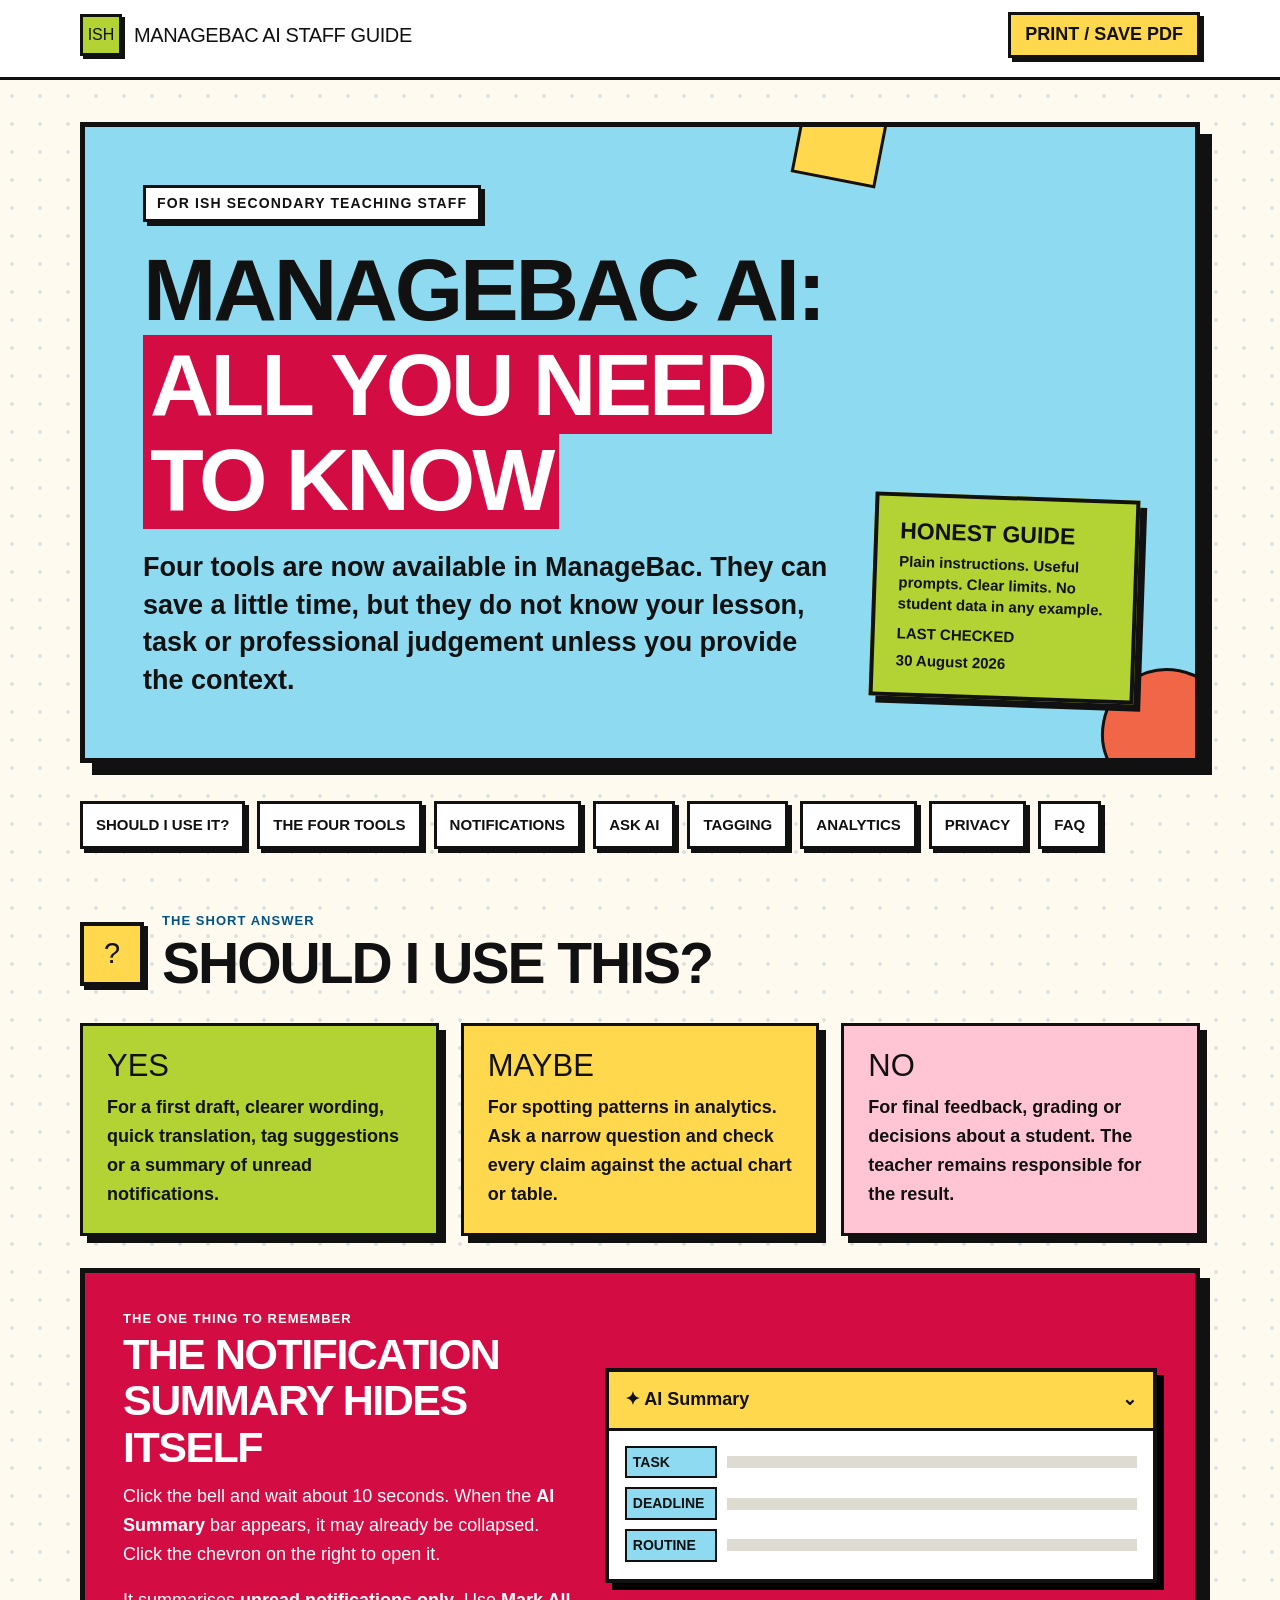
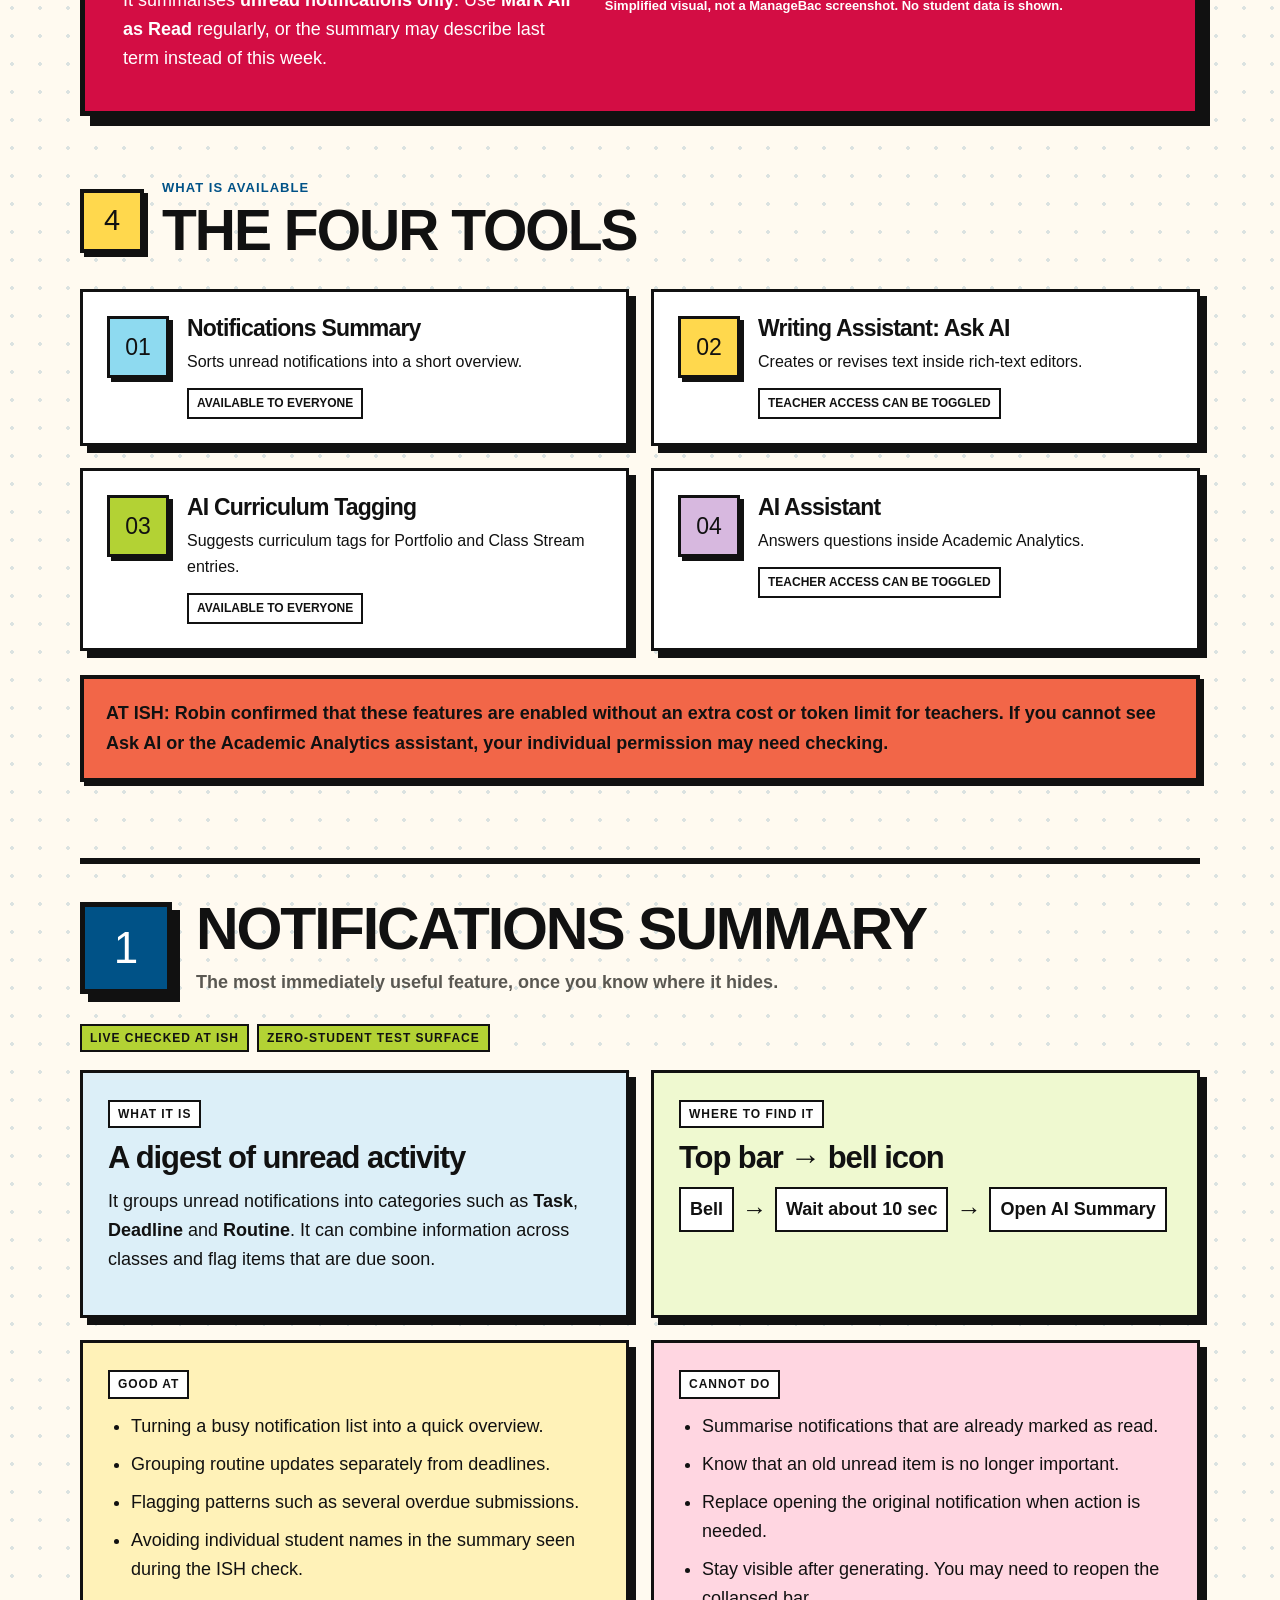
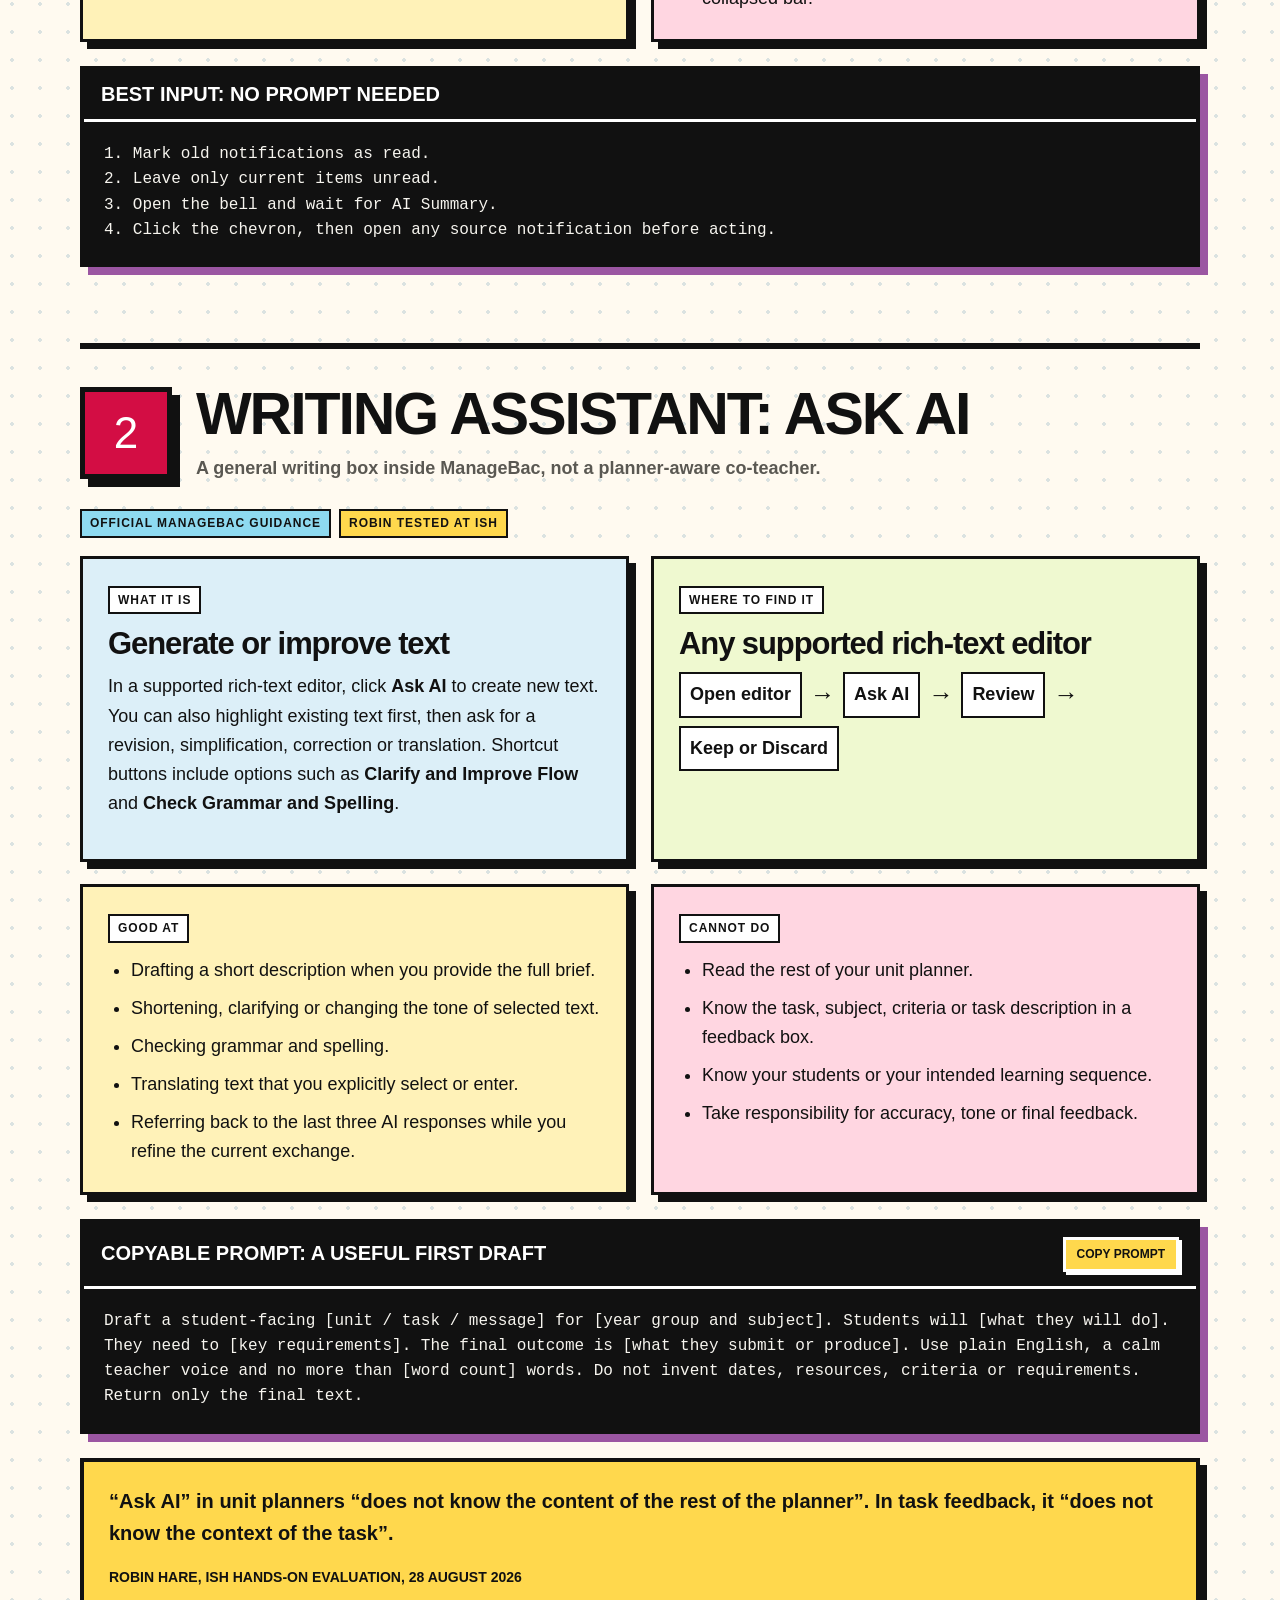
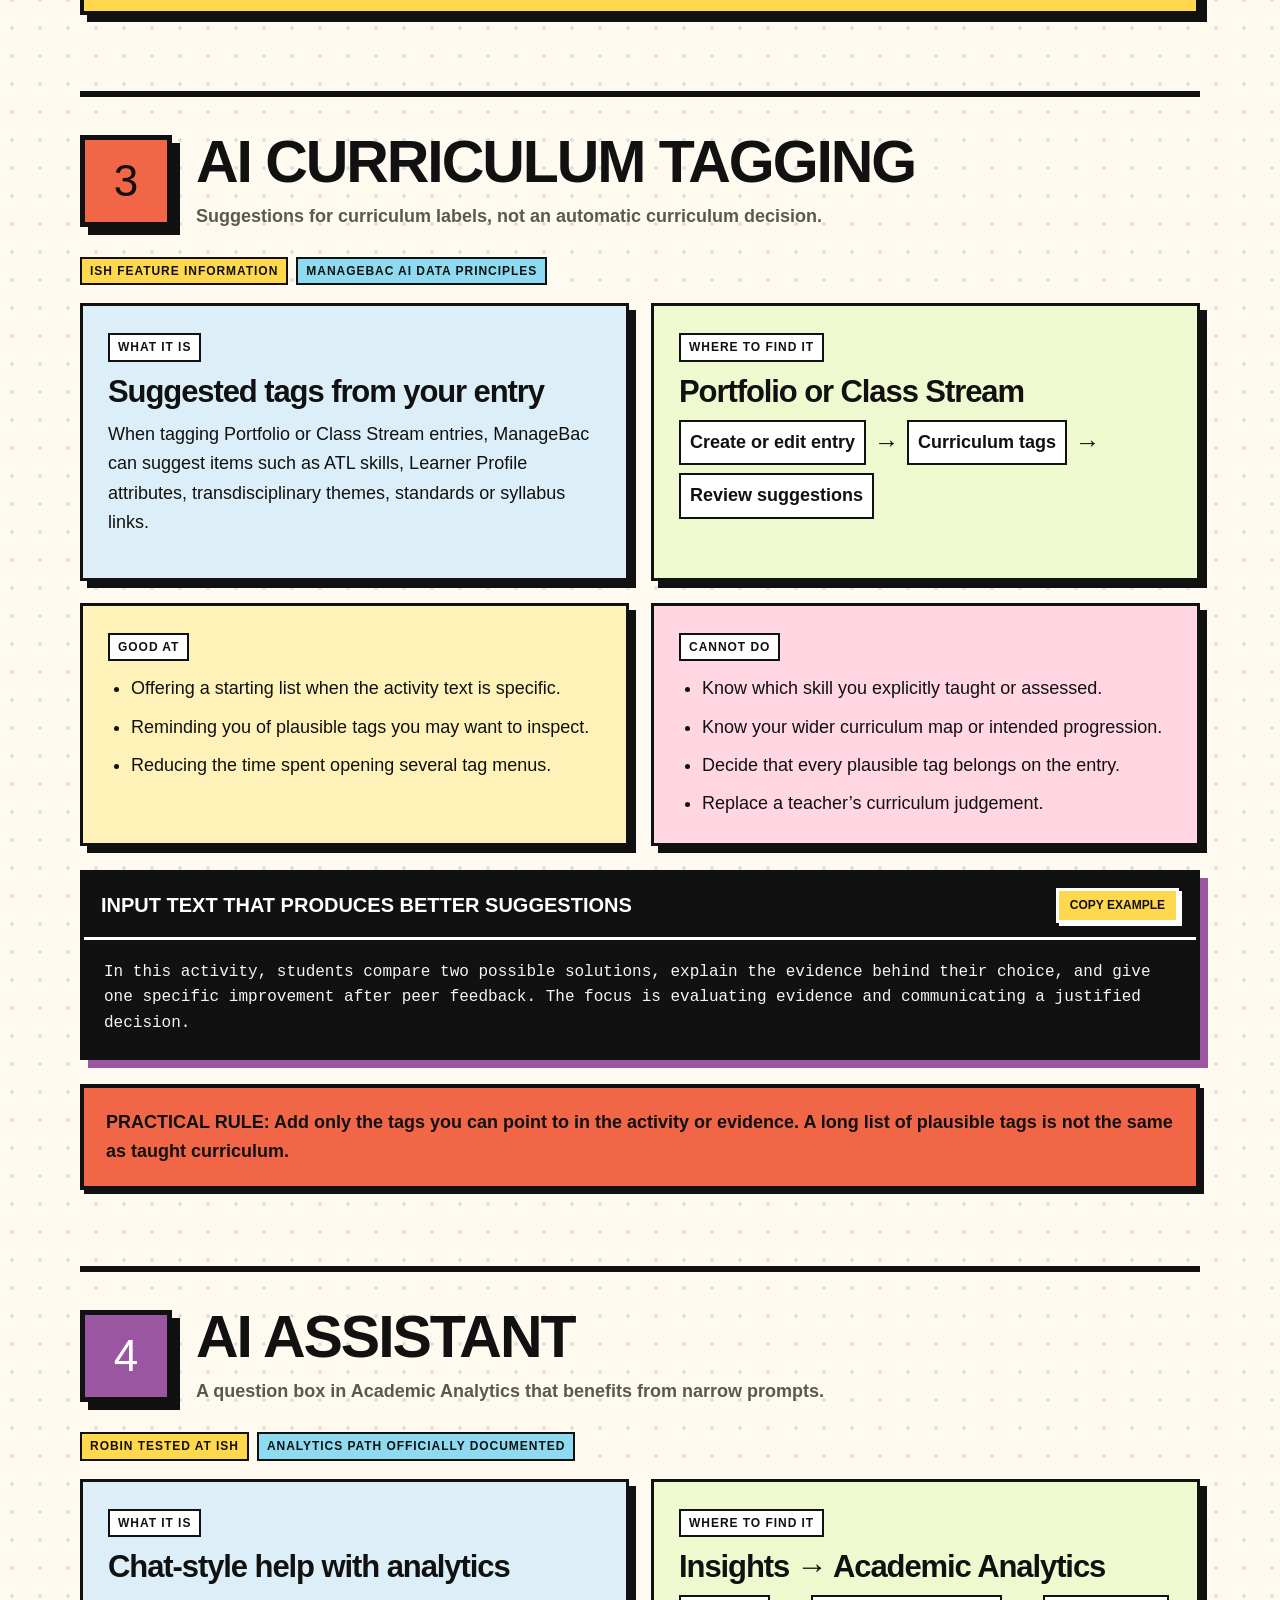
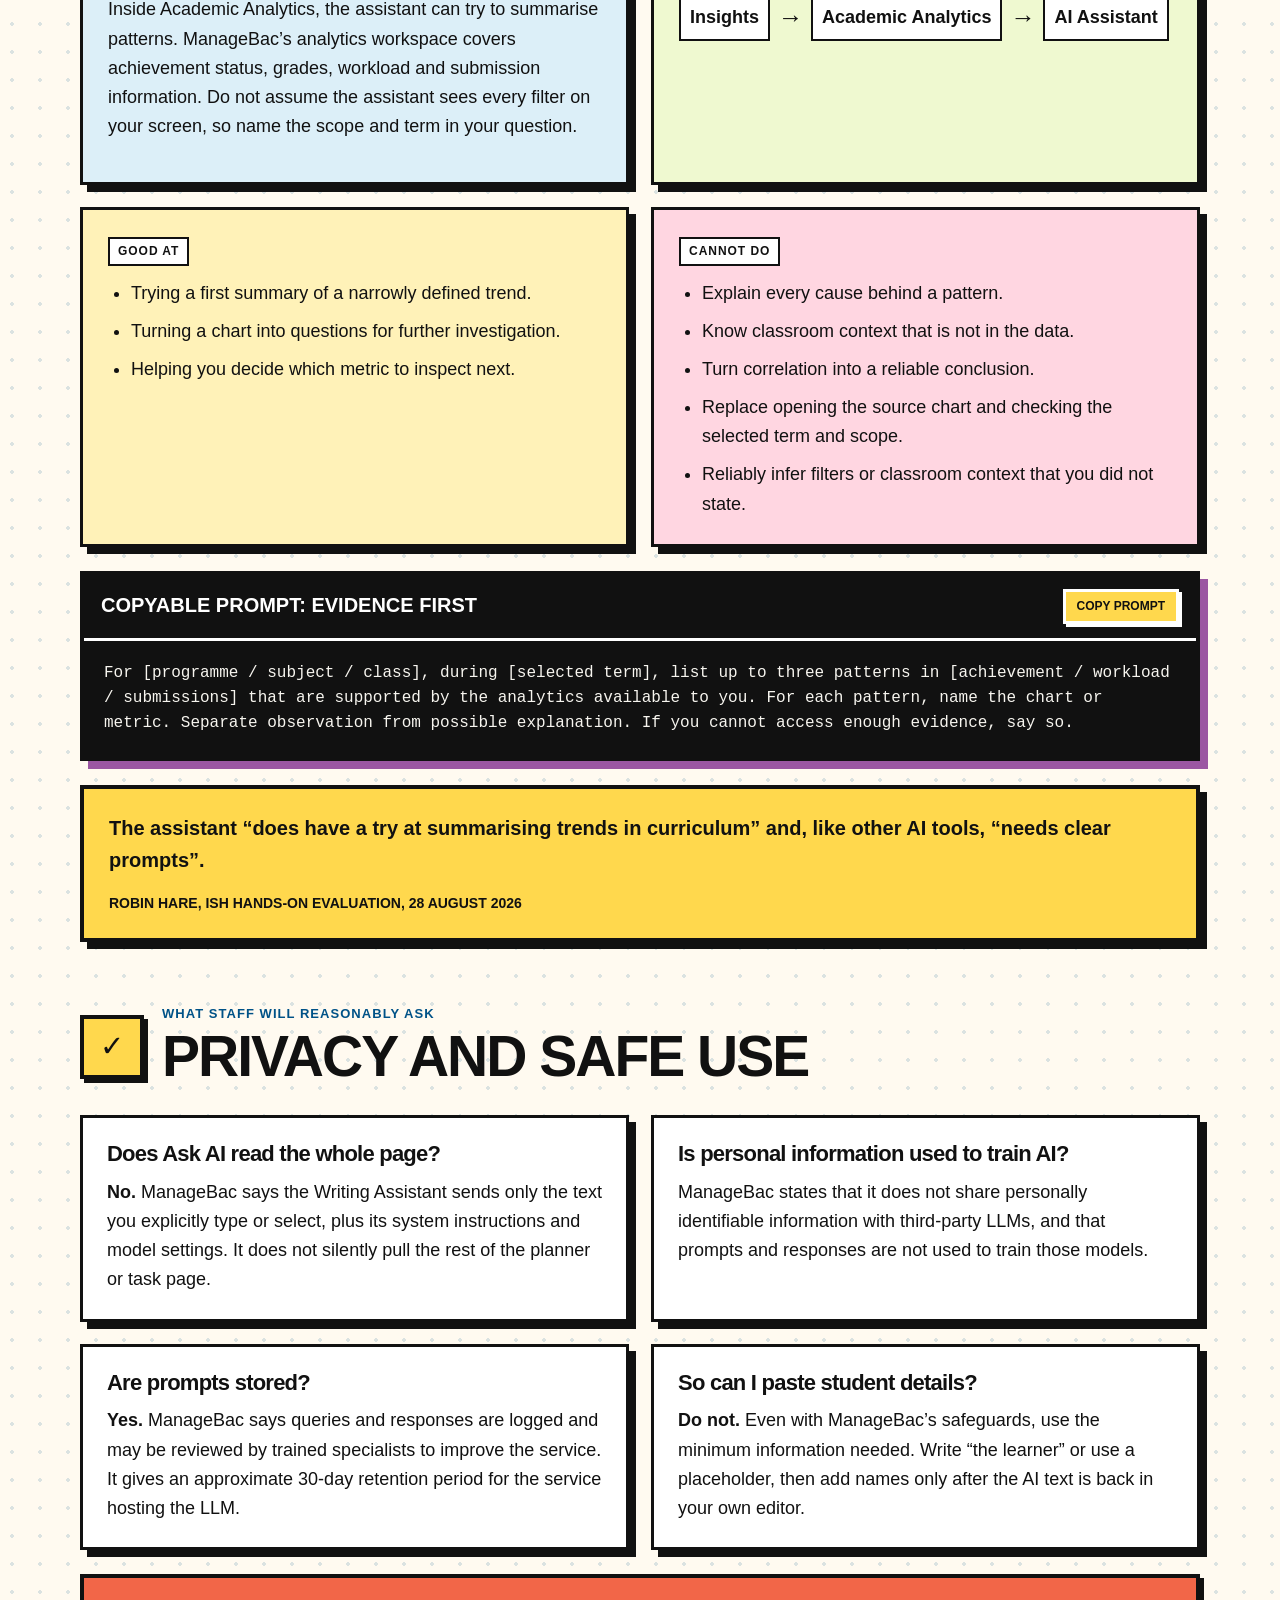
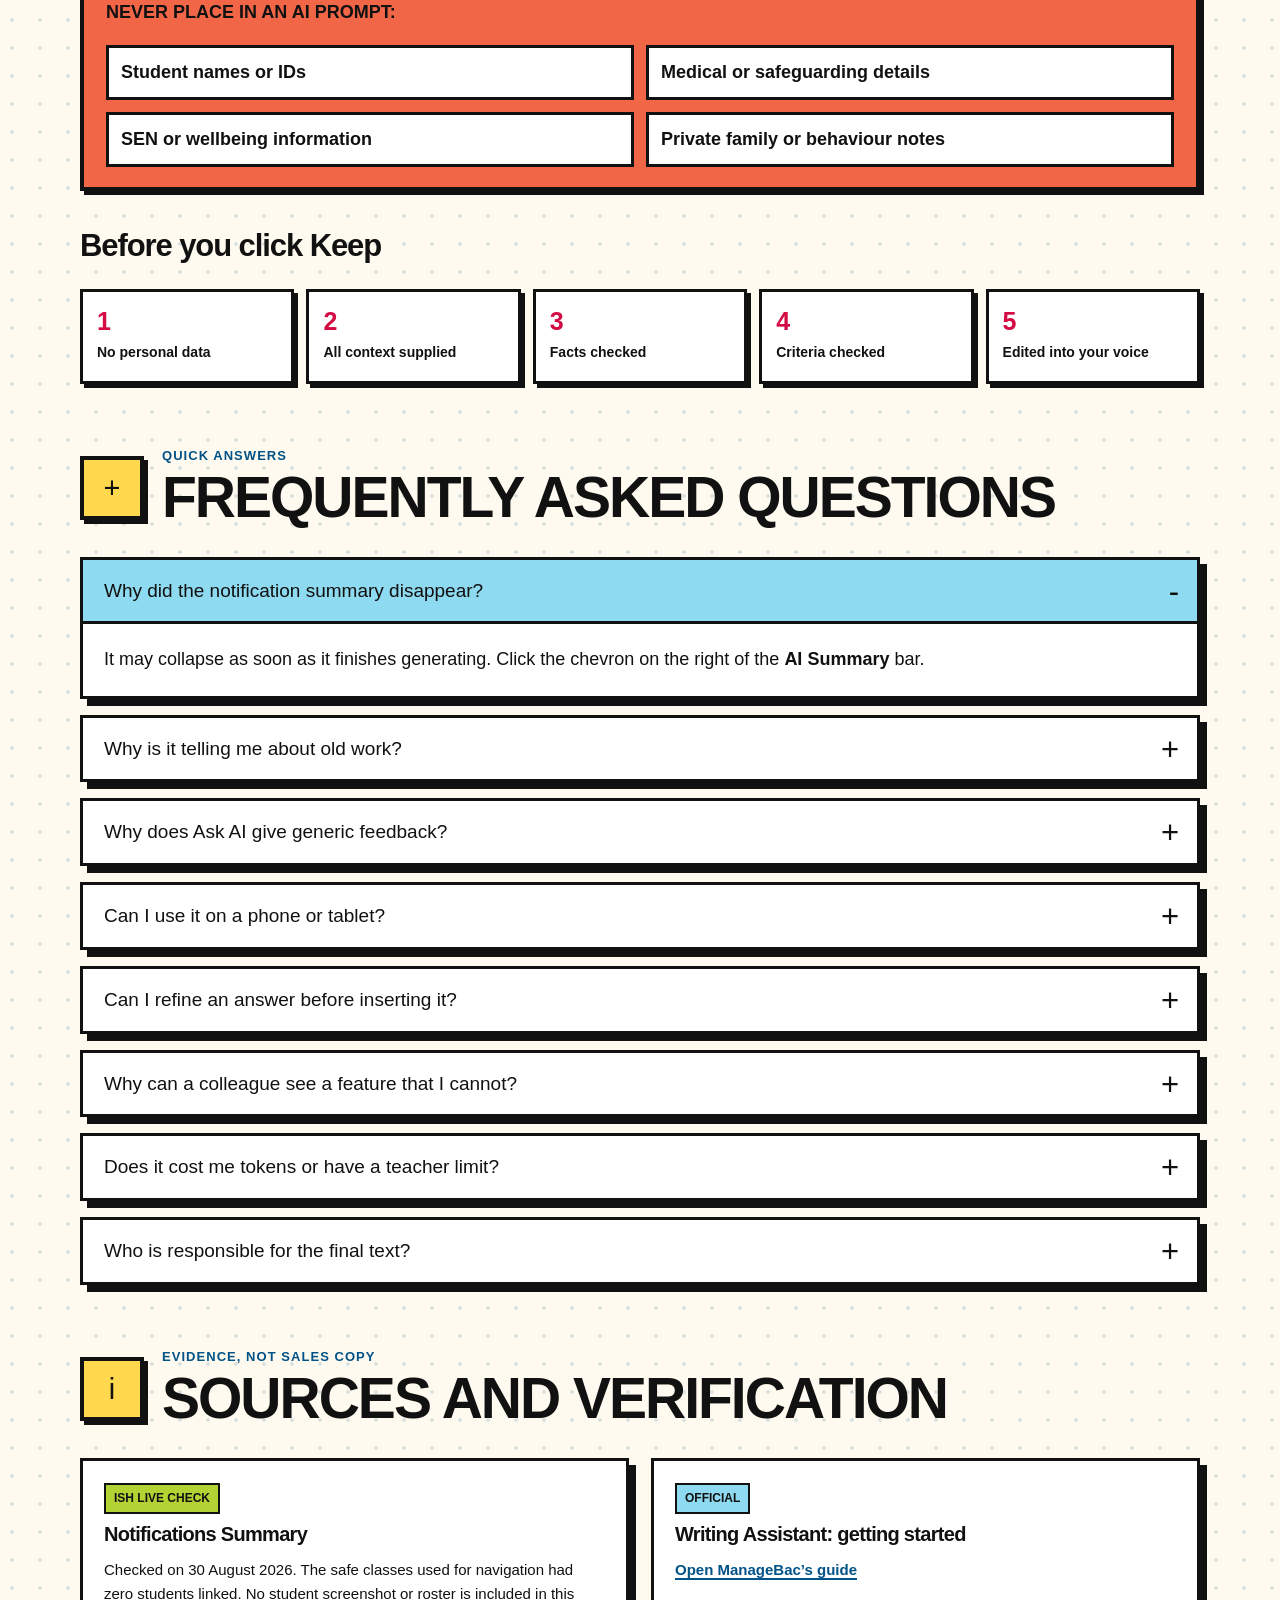
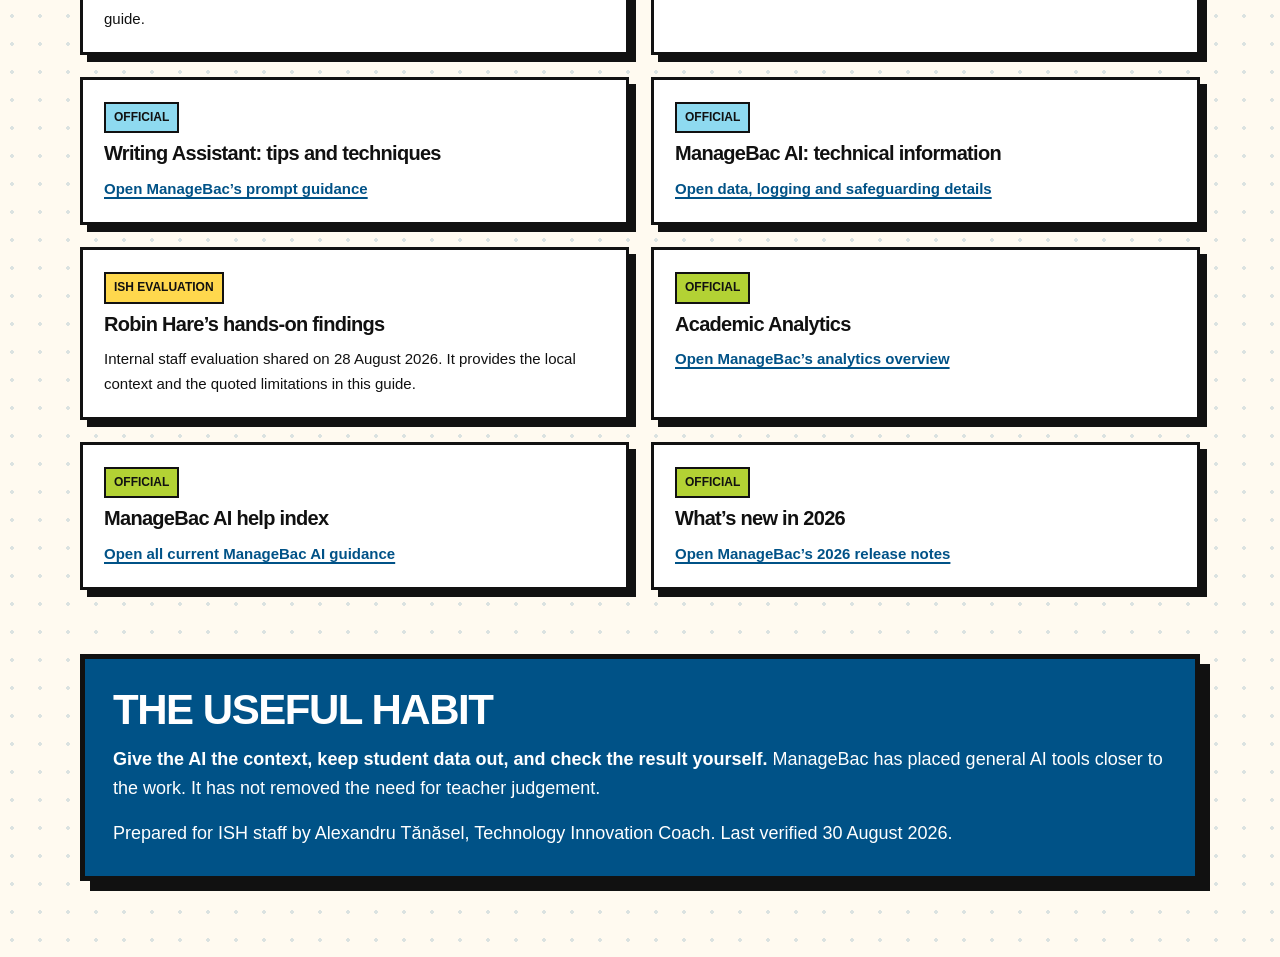
==== ManageBac_AI_Tutorial.html @ 3de15b01 "Publish ManageBac AI staff guide + hub card Co-Authored-By: Claude Fable 5 <noreply@anthropic.com>" ====
<!DOCTYPE html>
<html lang="en">
<head>
  <meta charset="utf-8">
  <meta name="viewport" content="width=device-width, initial-scale=1">
  <meta name="description" content="A practical, honest guide to the four ManageBac AI features available to ISH teachers.">
  <meta name="color-scheme" content="light">
  <title>ManageBac AI: all you need to know | ISH staff guide</title>
  <style>
    :root {
      --ink: #111111;
      --paper: #fffaf0;
      --white: #ffffff;
      --blue: #005287;
      --crimson: #d30d44;
      --lime: #b3d234;
      --orange: #f26648;
      --purple: #9b56a2;
      --cyan: #8edaf0;
      --yellow: #ffd84d;
      --muted: #5a5852;
      --border: 3px solid var(--ink);
      --shadow: 7px 7px 0 var(--ink);
      --shadow-small: 4px 4px 0 var(--ink);
      --content: 1120px;
    }

    *, *::before, *::after {
      box-sizing: border-box;
    }

    html {
      scroll-behavior: smooth;
      scroll-padding-top: 112px;
    }

    body {
      margin: 0;
      color: var(--ink);
      background-color: var(--paper);
      background-image:
        radial-gradient(circle at 12px 12px, rgba(0, 82, 135, 0.14) 2px, transparent 2px);
      background-size: 28px 28px;
      font-family: Inter, Aptos, "Segoe UI", Arial, sans-serif;
      font-size: 18px;
      line-height: 1.62;
    }

    a {
      color: var(--blue);
      font-weight: 800;
      text-underline-offset: 0.18em;
      text-decoration-thickness: 2px;
    }

    a:hover {
      color: var(--crimson);
    }

    a:focus-visible,
    button:focus-visible,
    summary:focus-visible {
      outline: 4px solid var(--purple);
      outline-offset: 4px;
    }

    button {
      font: inherit;
    }

    .skip-link {
      position: fixed;
      top: 10px;
      left: 10px;
      z-index: 999;
      transform: translateY(-180%);
      padding: 10px 14px;
      border: var(--border);
      background: var(--yellow);
      color: var(--ink);
      box-shadow: var(--shadow-small);
    }

    .skip-link:focus {
      transform: translateY(0);
    }

    .topbar {
      position: sticky;
      top: 0;
      z-index: 100;
      border-bottom: var(--border);
      background: var(--white);
    }

    .topbar-inner {
      width: min(100% - 32px, var(--content));
      min-height: 70px;
      margin: 0 auto;
      display: flex;
      align-items: center;
      justify-content: space-between;
      gap: 18px;
    }

    .brand {
      display: flex;
      align-items: center;
      gap: 12px;
      min-width: 0;
    }

    .brand-mark {
      flex: 0 0 auto;
      display: grid;
      place-items: center;
      width: 42px;
      height: 42px;
      border: var(--border);
      background: var(--lime);
      box-shadow: 3px 3px 0 var(--ink);
      font-family: "Arial Black", Impact, sans-serif;
      font-size: 16px;
      line-height: 1;
    }

    .brand-text {
      min-width: 0;
      font-family: "Arial Black", Impact, sans-serif;
      font-size: clamp(15px, 2vw, 20px);
      line-height: 1.12;
      letter-spacing: -0.02em;
      text-transform: uppercase;
    }

    .top-actions {
      display: flex;
      align-items: center;
      gap: 10px;
    }

    .print-button,
    .copy-button {
      border: var(--border);
      background: var(--yellow);
      color: var(--ink);
      box-shadow: var(--shadow-small);
      cursor: pointer;
      font-weight: 900;
      line-height: 1.1;
      text-transform: uppercase;
      transition: transform 120ms ease, box-shadow 120ms ease;
    }

    .print-button {
      padding: 10px 14px;
      white-space: nowrap;
    }

    .print-button:hover,
    .copy-button:hover {
      transform: translate(2px, 2px);
      box-shadow: 2px 2px 0 var(--ink);
    }

    .progress-track {
      height: 7px;
      background: var(--white);
    }

    .progress-bar {
      width: 0;
      height: 100%;
      background: var(--crimson);
    }

    main {
      width: min(100% - 32px, var(--content));
      margin: 0 auto;
      padding: 42px 0 76px;
    }

    .hero {
      position: relative;
      overflow: hidden;
      display: grid;
      grid-template-columns: minmax(0, 1.45fr) minmax(260px, 0.55fr);
      gap: 30px;
      padding: clamp(28px, 5vw, 58px);
      border: 5px solid var(--ink);
      background: var(--cyan);
      box-shadow: 12px 12px 0 var(--ink);
    }

    .hero::before,
    .hero::after {
      content: "";
      position: absolute;
      border: var(--border);
      background: var(--yellow);
      transform: rotate(11deg);
    }

    .hero::before {
      top: -32px;
      right: 28%;
      width: 86px;
      height: 86px;
    }

    .hero::after {
      right: -38px;
      bottom: -42px;
      width: 132px;
      height: 132px;
      border-radius: 50%;
      background: var(--orange);
    }

    .eyebrow,
    .section-kicker,
    .card-label,
    .evidence-pill,
    .tiny-label {
      font-family: "Arial Black", Impact, sans-serif;
      font-weight: 900;
      letter-spacing: 0.08em;
      line-height: 1.2;
      text-transform: uppercase;
    }

    .eyebrow {
      display: inline-block;
      margin: 0 0 20px;
      padding: 7px 11px;
      border: var(--border);
      background: var(--white);
      box-shadow: var(--shadow-small);
      font-size: 14px;
    }

    h1, h2, h3, h4 {
      margin-top: 0;
      font-family: "Arial Black", Impact, sans-serif;
      line-height: 1.08;
      letter-spacing: -0.035em;
    }

    h1 {
      max-width: 810px;
      margin-bottom: 22px;
      font-size: clamp(48px, 8vw, 88px);
      text-transform: uppercase;
    }

    h1 span {
      display: inline;
      padding: 0 0.08em;
      background: var(--crimson);
      color: var(--white);
      box-decoration-break: clone;
      -webkit-box-decoration-break: clone;
    }

    .hero-lede {
      max-width: 720px;
      margin: 0;
      font-size: clamp(20px, 2.4vw, 27px);
      font-weight: 750;
      line-height: 1.4;
    }

    .hero-stamp {
      position: relative;
      z-index: 1;
      align-self: end;
      padding: 22px;
      border: 4px solid var(--ink);
      background: var(--lime);
      box-shadow: var(--shadow);
      transform: rotate(2deg);
    }

    .hero-stamp strong {
      display: block;
      margin-bottom: 8px;
      font-family: "Arial Black", Impact, sans-serif;
      font-size: 23px;
      line-height: 1.05;
      text-transform: uppercase;
    }

    .hero-stamp p {
      margin: 0;
      font-size: 15px;
      font-weight: 750;
      line-height: 1.4;
    }

    .quick-nav {
      display: flex;
      flex-wrap: wrap;
      gap: 12px;
      margin: 38px 0 50px;
    }

    .quick-nav a {
      padding: 9px 13px;
      border: var(--border);
      background: var(--white);
      box-shadow: var(--shadow-small);
      color: var(--ink);
      font-size: 15px;
      text-decoration: none;
      text-transform: uppercase;
    }

    .quick-nav a:hover {
      background: var(--yellow);
      transform: translate(2px, 2px);
      box-shadow: 2px 2px 0 var(--ink);
    }

    .section {
      margin-top: 64px;
    }

    .section-heading {
      display: grid;
      grid-template-columns: auto 1fr;
      gap: 18px;
      align-items: center;
      margin-bottom: 28px;
    }

    .section-number {
      display: grid;
      place-items: center;
      width: 64px;
      height: 64px;
      border: 4px solid var(--ink);
      background: var(--yellow);
      box-shadow: var(--shadow-small);
      font-family: "Arial Black", Impact, sans-serif;
      font-size: 29px;
      line-height: 1;
    }

    .section-kicker {
      margin: 0 0 4px;
      color: var(--blue);
      font-size: 13px;
    }

    h2 {
      margin-bottom: 0;
      font-size: clamp(34px, 5vw, 57px);
      text-transform: uppercase;
    }

    h3 {
      margin-bottom: 12px;
      font-size: clamp(23px, 3vw, 31px);
    }

    h4 {
      margin-bottom: 10px;
      font-size: 19px;
      text-transform: uppercase;
    }

    p {
      margin: 0 0 16px;
    }

    .truth-grid,
    .feature-grid,
    .two-col,
    .privacy-grid,
    .source-grid {
      display: grid;
      gap: 22px;
    }

    .truth-grid {
      grid-template-columns: repeat(3, minmax(0, 1fr));
    }

    .truth-card,
    .feature-card,
    .content-card,
    .privacy-card,
    .source-card,
    .faq-item {
      border: var(--border);
      background: var(--white);
      box-shadow: var(--shadow);
    }

    .truth-card {
      min-height: 100%;
      padding: 24px;
    }

    .truth-card:nth-child(1) { background: var(--lime); }
    .truth-card:nth-child(2) { background: var(--yellow); }
    .truth-card:nth-child(3) { background: #ffc5d5; }

    .truth-card .answer {
      display: block;
      margin-bottom: 12px;
      font-family: "Arial Black", Impact, sans-serif;
      font-size: 31px;
      line-height: 1;
      text-transform: uppercase;
    }

    .truth-card p {
      margin: 0;
      font-weight: 700;
    }

    .start-here {
      margin-top: 32px;
      padding: clamp(24px, 4vw, 38px);
      border: 5px solid var(--ink);
      background: var(--crimson);
      color: var(--white);
      box-shadow: 10px 10px 0 var(--ink);
    }

    .start-here h3 {
      font-size: clamp(29px, 4vw, 43px);
      text-transform: uppercase;
    }

    .start-here p:last-child {
      margin-bottom: 0;
    }

    .start-grid {
      display: grid;
      grid-template-columns: minmax(0, 0.9fr) minmax(300px, 1.1fr);
      gap: 30px;
      align-items: center;
    }

    .mini-ui {
      border: 4px solid var(--ink);
      background: var(--white);
      color: var(--ink);
      box-shadow: 7px 7px 0 #000000;
    }

    .mini-ui-header {
      display: flex;
      align-items: center;
      justify-content: space-between;
      gap: 12px;
      padding: 13px 16px;
      border-bottom: var(--border);
      background: var(--yellow);
      font-weight: 900;
    }

    .mini-ui-body {
      display: grid;
      gap: 9px;
      padding: 15px 16px 17px;
    }

    .mini-line {
      display: grid;
      grid-template-columns: 92px 1fr;
      gap: 10px;
      align-items: center;
      font-size: 14px;
    }

    .mini-line strong {
      padding: 3px 6px;
      border: 2px solid var(--ink);
      background: var(--cyan);
      text-transform: uppercase;
    }

    .mini-line span {
      height: 12px;
      background: #dedbd3;
    }

    .mini-caption {
      margin-top: 12px;
      font-size: 13px;
      font-weight: 800;
    }

    .feature-grid {
      grid-template-columns: repeat(2, minmax(0, 1fr));
    }

    .feature-card {
      display: grid;
      grid-template-columns: 62px 1fr;
      gap: 18px;
      padding: 24px;
    }

    .feature-icon {
      display: grid;
      place-items: center;
      width: 62px;
      height: 62px;
      border: var(--border);
      background: var(--cyan);
      box-shadow: var(--shadow-small);
      font-family: "Arial Black", Impact, sans-serif;
      font-size: 23px;
      line-height: 1;
    }

    .feature-card:nth-child(2) .feature-icon { background: var(--yellow); }
    .feature-card:nth-child(3) .feature-icon { background: var(--lime); }
    .feature-card:nth-child(4) .feature-icon { background: #d7b8df; }

    .feature-card h3 {
      margin-bottom: 8px;
      font-size: 23px;
    }

    .feature-card p {
      margin-bottom: 12px;
      font-size: 16px;
    }

    .access-pill,
    .evidence-pill {
      display: inline-flex;
      align-items: center;
      width: fit-content;
      border: 2px solid var(--ink);
      color: var(--ink);
      font-size: 12px;
    }

    .access-pill {
      padding: 4px 8px;
      background: var(--white);
      font-weight: 900;
      text-transform: uppercase;
    }

    .evidence-row {
      display: flex;
      flex-wrap: wrap;
      gap: 8px;
      margin: 0 0 18px;
    }

    .evidence-pill {
      padding: 5px 8px;
      background: var(--white);
    }

    .evidence-pill.live { background: var(--lime); }
    .evidence-pill.official { background: var(--cyan); }
    .evidence-pill.robin { background: var(--yellow); }

    .feature-section {
      margin-top: 76px;
      padding-top: 8px;
      border-top: 6px solid var(--ink);
    }

    .feature-title-row {
      display: grid;
      grid-template-columns: 92px 1fr;
      gap: 24px;
      align-items: center;
      margin-bottom: 26px;
      padding-top: 26px;
    }

    .big-feature-number {
      display: grid;
      place-items: center;
      width: 92px;
      height: 92px;
      border: 5px solid var(--ink);
      background: var(--blue);
      color: var(--white);
      box-shadow: 8px 8px 0 var(--ink);
      font-family: "Arial Black", Impact, sans-serif;
      font-size: 44px;
      line-height: 1;
    }

    #writing .big-feature-number { background: var(--crimson); }
    #tagging .big-feature-number { background: var(--orange); color: var(--ink); }
    #analytics .big-feature-number { background: var(--purple); }

    .feature-title-row h2 {
      font-size: clamp(34px, 5vw, 59px);
    }

    .feature-title-row .subtitle {
      margin: 7px 0 0;
      color: var(--muted);
      font-size: 18px;
      font-weight: 800;
    }

    .two-col {
      grid-template-columns: repeat(2, minmax(0, 1fr));
    }

    .content-card {
      padding: 25px;
    }

    .content-card.accent-blue { background: #dceff8; }
    .content-card.accent-lime { background: #eff9d0; }
    .content-card.accent-yellow { background: #fff2b8; }
    .content-card.accent-pink { background: #ffd6e1; }

    .card-label {
      display: inline-block;
      margin-bottom: 13px;
      padding: 5px 8px;
      border: 2px solid var(--ink);
      background: var(--white);
      font-size: 12px;
    }

    .content-card ul,
    .content-card ol {
      margin: 0;
      padding-left: 23px;
    }

    .content-card li {
      margin-bottom: 9px;
    }

    .content-card li:last-child {
      margin-bottom: 0;
    }

    .path {
      display: flex;
      flex-wrap: wrap;
      gap: 8px;
      align-items: center;
      margin-top: 5px;
    }

    .path span {
      padding: 6px 9px;
      border: 2px solid var(--ink);
      background: var(--white);
      font-weight: 850;
    }

    .path b {
      font-size: 25px;
      line-height: 1;
    }

    .prompt-card {
      margin-top: 24px;
      border: 4px solid var(--ink);
      background: var(--ink);
      box-shadow: 8px 8px 0 var(--purple);
      color: var(--white);
    }

    .prompt-head {
      display: flex;
      align-items: center;
      justify-content: space-between;
      gap: 16px;
      padding: 14px 17px;
      border-bottom: 3px solid var(--white);
    }

    .prompt-head h3 {
      margin: 0;
      font-size: 20px;
      letter-spacing: 0;
      text-transform: uppercase;
    }

    .copy-button {
      flex: 0 0 auto;
      padding: 8px 11px;
      border-color: var(--white);
      box-shadow: 3px 3px 0 var(--white);
      font-size: 12px;
    }

    .copy-button:hover {
      box-shadow: 1px 1px 0 var(--white);
    }

    .prompt-text {
      margin: 0;
      padding: 20px;
      color: #f7f5ef;
      font-family: ui-monospace, SFMono-Regular, Menlo, Consolas, monospace;
      font-size: 16px;
      line-height: 1.58;
      white-space: pre-wrap;
    }

    .honesty-note,
    .privacy-note {
      margin-top: 24px;
      padding: 20px 22px;
      border: 4px solid var(--ink);
      background: var(--orange);
      box-shadow: var(--shadow-small);
      font-weight: 750;
    }

    .honesty-note strong,
    .privacy-note strong {
      font-family: "Arial Black", Impact, sans-serif;
      text-transform: uppercase;
    }

    blockquote {
      margin: 24px 0 0;
      padding: 23px 25px;
      border: 4px solid var(--ink);
      background: var(--yellow);
      box-shadow: var(--shadow);
      font-size: 20px;
      font-weight: 800;
    }

    blockquote p:last-child {
      margin-bottom: 0;
    }

    blockquote footer {
      margin-top: 12px;
      font-size: 14px;
      font-style: normal;
      font-weight: 900;
      text-transform: uppercase;
    }

    .privacy-grid {
      grid-template-columns: repeat(2, minmax(0, 1fr));
    }

    .privacy-card {
      padding: 24px;
    }

    .privacy-card h3 {
      font-size: 22px;
    }

    .privacy-card p:last-child {
      margin-bottom: 0;
    }

    .do-not-list {
      display: grid;
      grid-template-columns: repeat(2, minmax(0, 1fr));
      gap: 12px;
      margin-top: 18px;
    }

    .do-not-list span {
      padding: 10px 12px;
      border: var(--border);
      background: var(--white);
      font-weight: 850;
    }

    .review-strip {
      display: grid;
      grid-template-columns: repeat(5, minmax(0, 1fr));
      gap: 12px;
      margin-top: 26px;
    }

    .review-step {
      padding: 17px 14px;
      border: var(--border);
      background: var(--white);
      box-shadow: var(--shadow-small);
      font-size: 14px;
      font-weight: 800;
    }

    .review-step b {
      display: block;
      margin-bottom: 7px;
      color: var(--crimson);
      font-family: "Arial Black", Impact, sans-serif;
      font-size: 25px;
      line-height: 1;
    }

    .faq-list {
      display: grid;
      gap: 16px;
    }

    .faq-item {
      overflow: clip;
    }

    .faq-item summary {
      position: relative;
      padding: 19px 54px 19px 21px;
      cursor: pointer;
      font-family: "Arial Black", Impact, sans-serif;
      font-size: 19px;
      line-height: 1.25;
      list-style: none;
    }

    .faq-item summary::-webkit-details-marker {
      display: none;
    }

    .faq-item summary::after {
      content: "+";
      position: absolute;
      top: 50%;
      right: 18px;
      transform: translateY(-50%);
      font-size: 31px;
      line-height: 1;
    }

    .faq-item[open] summary {
      border-bottom: var(--border);
      background: var(--cyan);
    }

    .faq-item[open] summary::after {
      content: "-";
    }

    .faq-answer {
      padding: 21px;
    }

    .faq-answer p:last-child {
      margin-bottom: 0;
    }

    .source-grid {
      grid-template-columns: repeat(2, minmax(0, 1fr));
    }

    .source-card {
      padding: 21px;
    }

    .source-card h3 {
      font-size: 20px;
    }

    .source-card p {
      font-size: 15px;
    }

    .source-card p:last-child {
      margin-bottom: 0;
    }

    .source-type {
      display: inline-block;
      margin-bottom: 10px;
      padding: 4px 8px;
      border: 2px solid var(--ink);
      background: var(--lime);
      font-size: 12px;
      font-weight: 900;
      text-transform: uppercase;
    }

    .source-card:nth-child(2) .source-type,
    .source-card:nth-child(3) .source-type,
    .source-card:nth-child(4) .source-type {
      background: var(--cyan);
    }

    .source-card:nth-child(5) .source-type {
      background: var(--yellow);
    }

    .footer-card {
      margin-top: 64px;
      padding: 28px;
      border: 5px solid var(--ink);
      background: var(--blue);
      box-shadow: 10px 10px 0 var(--ink);
      color: var(--white);
    }

    .footer-card h2 {
      margin-bottom: 12px;
      font-size: clamp(27px, 4vw, 42px);
    }

    .footer-card p:last-child {
      margin-bottom: 0;
    }

    .status-message {
      position: fixed;
      right: 18px;
      bottom: 18px;
      z-index: 200;
      max-width: min(360px, calc(100vw - 36px));
      padding: 12px 15px;
      border: var(--border);
      background: var(--lime);
      box-shadow: var(--shadow-small);
      font-weight: 900;
      opacity: 0;
      transform: translateY(20px);
      pointer-events: none;
      transition: opacity 160ms ease, transform 160ms ease;
    }

    .status-message.show {
      opacity: 1;
      transform: translateY(0);
    }

    @media (max-width: 860px) {
      .hero,
      .start-grid,
      .truth-grid,
      .review-strip {
        grid-template-columns: 1fr;
      }

      .feature-grid,
      .two-col,
      .privacy-grid,
      .source-grid {
        grid-template-columns: 1fr;
      }

      .hero-stamp {
        max-width: 420px;
        transform: none;
      }

      .review-strip {
        grid-template-columns: repeat(2, minmax(0, 1fr));
      }
    }

    @media (max-width: 560px) {
      body {
        font-size: 17px;
      }

      .topbar-inner {
        width: min(100% - 20px, var(--content));
      }

      .brand-mark {
        width: 38px;
        height: 38px;
      }

      .brand-text {
        max-width: 155px;
      }

      .print-button {
        padding: 8px 9px;
        font-size: 13px;
      }

      main {
        width: min(100% - 20px, var(--content));
        padding-top: 24px;
      }

      .hero {
        padding: 25px 20px 30px;
        box-shadow: 7px 7px 0 var(--ink);
      }

      .hero::before {
        display: none;
      }

      h1 {
        font-size: clamp(39px, 11.6vw, 47px);
      }

      .quick-nav {
        display: grid;
        grid-template-columns: repeat(2, minmax(0, 1fr));
      }

      .quick-nav a {
        display: grid;
        place-items: center;
        text-align: center;
      }

      .section-heading,
      .feature-title-row {
        grid-template-columns: 58px 1fr;
        gap: 15px;
      }

      .section-number {
        width: 58px;
        height: 58px;
      }

      .big-feature-number {
        width: 58px;
        height: 58px;
        border-width: 3px;
        box-shadow: 4px 4px 0 var(--ink);
        font-size: 28px;
      }

      .feature-title-row h2 {
        font-size: 33px;
      }

      .feature-title-row .subtitle {
        font-size: 15px;
      }

      .feature-card {
        grid-template-columns: 1fr;
      }

      .do-not-list,
      .review-strip {
        grid-template-columns: 1fr;
      }

      .prompt-head {
        align-items: flex-start;
        flex-direction: column;
      }
    }

    @media (prefers-reduced-motion: reduce) {
      html {
        scroll-behavior: auto;
      }

      *, *::before, *::after {
        scroll-behavior: auto !important;
        transition-duration: 0.01ms !important;
      }
    }

    @page {
      size: A4;
      margin: 12mm;
    }

    @media print {
      :root {
        --shadow: none;
        --shadow-small: none;
      }

      body {
        background: #ffffff;
        font-size: 10.4pt;
        line-height: 1.42;
      }

      .topbar,
      .progress-track,
      .quick-nav,
      .copy-button,
      .status-message {
        display: none !important;
      }

      main {
        width: 100%;
        padding: 0;
      }

      .hero,
      .start-here,
      .truth-card,
      .feature-card,
      .content-card,
      .prompt-card,
      .privacy-card,
      .source-card,
      .faq-item,
      .footer-card,
      blockquote {
        box-shadow: none !important;
      }

      .hero {
        grid-template-columns: 1fr 0.42fr;
        padding: 22px;
        page-break-after: always;
      }

      h1 {
        font-size: 38pt;
      }

      .section,
      .feature-section {
        margin-top: 28px;
      }

      .feature-section {
        break-before: page;
      }

      .truth-card,
      .feature-card,
      .content-card,
      .prompt-card,
      .privacy-card,
      .source-card,
      .faq-item,
      blockquote {
        break-inside: avoid;
      }

      .truth-grid {
        grid-template-columns: repeat(3, 1fr);
      }

      .two-col,
      .privacy-grid,
      .source-grid {
        grid-template-columns: repeat(2, 1fr);
      }

      .faq-item:not([open]) .faq-answer {
        display: block;
      }

      .faq-item summary::after {
        display: none;
      }

      a {
        color: var(--ink);
        text-decoration: underline;
      }

      a[href^="http"]::after {
        content: " (" attr(href) ")";
        overflow-wrap: anywhere;
        font-size: 8pt;
        font-weight: 500;
      }

      .source-card a[href^="http"]::after {
        display: block;
      }
    }
  </style>
</head>
<body>
  <a class="skip-link" href="#main-content">Skip to the guide</a>

  <header class="topbar">
    <div class="topbar-inner">
      <div class="brand" aria-label="ISH staff guide">
        <span class="brand-mark" aria-hidden="true">ISH</span>
        <span class="brand-text">ManageBac AI staff guide</span>
      </div>
      <div class="top-actions">
        <button class="print-button" type="button" id="print-guide">Print / save PDF</button>
      </div>
    </div>
    <div class="progress-track" aria-hidden="true"><div class="progress-bar" id="progress-bar"></div></div>
  </header>

  <main id="main-content">
    <section class="hero" aria-labelledby="page-title">
      <div>
        <p class="eyebrow">For ISH secondary teaching staff</p>
        <h1 id="page-title">ManageBac AI: <span>all you need to know</span></h1>
        <p class="hero-lede">Four tools are now available in ManageBac. They can save a little time, but they do not know your lesson, task or professional judgement unless you provide the context.</p>
      </div>
      <aside class="hero-stamp" aria-label="Guide status">
        <strong>Honest guide</strong>
        <p>Plain instructions. Useful prompts. Clear limits. No student data in any example.</p>
        <p><strong style="font-size:15px; margin-top:12px;">Last checked</strong> 30 August 2026</p>
      </aside>
    </section>

    <nav class="quick-nav" aria-label="Guide sections">
      <a href="#decision">Should I use it?</a>
      <a href="#four-tools">The four tools</a>
      <a href="#notifications">Notifications</a>
      <a href="#writing">Ask AI</a>
      <a href="#tagging">Tagging</a>
      <a href="#analytics">Analytics</a>
      <a href="#privacy">Privacy</a>
      <a href="#faq">FAQ</a>
    </nav>

    <section class="section" id="decision" aria-labelledby="decision-title">
      <div class="section-heading">
        <span class="section-number" aria-hidden="true">?</span>
        <div>
          <p class="section-kicker">The short answer</p>
          <h2 id="decision-title">Should I use this?</h2>
        </div>
      </div>

      <div class="truth-grid">
        <article class="truth-card">
          <span class="answer">Yes</span>
          <p>For a first draft, clearer wording, quick translation, tag suggestions or a summary of unread notifications.</p>
        </article>
        <article class="truth-card">
          <span class="answer">Maybe</span>
          <p>For spotting patterns in analytics. Ask a narrow question and check every claim against the actual chart or table.</p>
        </article>
        <article class="truth-card">
          <span class="answer">No</span>
          <p>For final feedback, grading or decisions about a student. The teacher remains responsible for the result.</p>
        </article>
      </div>

      <div class="start-here">
        <div class="start-grid">
          <div>
            <p class="section-kicker" style="color:#ffffff;">The one thing to remember</p>
            <h3>The notification summary hides itself</h3>
            <p>Click the bell and wait about 10 seconds. When the <strong>AI Summary</strong> bar appears, it may already be collapsed. Click the chevron on the right to open it.</p>
            <p>It summarises <strong>unread notifications only</strong>. Use <strong>Mark All as Read</strong> regularly, or the summary may describe last term instead of this week.</p>
          </div>
          <div>
            <div class="mini-ui" aria-label="Simplified illustration of a collapsed AI Summary bar">
              <div class="mini-ui-header">
                <span>✦ AI Summary</span>
                <span aria-hidden="true">⌄</span>
              </div>
              <div class="mini-ui-body">
                <div class="mini-line"><strong>Task</strong><span></span></div>
                <div class="mini-line"><strong>Deadline</strong><span></span></div>
                <div class="mini-line"><strong>Routine</strong><span></span></div>
              </div>
            </div>
            <p class="mini-caption">Simplified visual, not a ManageBac screenshot. No student data is shown.</p>
          </div>
        </div>
      </div>
    </section>

    <section class="section" id="four-tools" aria-labelledby="tools-title">
      <div class="section-heading">
        <span class="section-number" aria-hidden="true">4</span>
        <div>
          <p class="section-kicker">What is available</p>
          <h2 id="tools-title">The four tools</h2>
        </div>
      </div>

      <div class="feature-grid">
        <article class="feature-card">
          <span class="feature-icon" aria-hidden="true">01</span>
          <div>
            <h3>Notifications Summary</h3>
            <p>Sorts unread notifications into a short overview.</p>
            <span class="access-pill">Available to everyone</span>
          </div>
        </article>
        <article class="feature-card">
          <span class="feature-icon" aria-hidden="true">02</span>
          <div>
            <h3>Writing Assistant: Ask AI</h3>
            <p>Creates or revises text inside rich-text editors.</p>
            <span class="access-pill">Teacher access can be toggled</span>
          </div>
        </article>
        <article class="feature-card">
          <span class="feature-icon" aria-hidden="true">03</span>
          <div>
            <h3>AI Curriculum Tagging</h3>
            <p>Suggests curriculum tags for Portfolio and Class Stream entries.</p>
            <span class="access-pill">Available to everyone</span>
          </div>
        </article>
        <article class="feature-card">
          <span class="feature-icon" aria-hidden="true">04</span>
          <div>
            <h3>AI Assistant</h3>
            <p>Answers questions inside Academic Analytics.</p>
            <span class="access-pill">Teacher access can be toggled</span>
          </div>
        </article>
      </div>

      <div class="honesty-note">
        <strong>At ISH:</strong> Robin confirmed that these features are enabled without an extra cost or token limit for teachers. If you cannot see Ask AI or the Academic Analytics assistant, your individual permission may need checking.
      </div>
    </section>

    <section class="feature-section" id="notifications" aria-labelledby="notifications-title">
      <div class="feature-title-row">
        <span class="big-feature-number" aria-hidden="true">1</span>
        <div>
          <h2 id="notifications-title">Notifications Summary</h2>
          <p class="subtitle">The most immediately useful feature, once you know where it hides.</p>
        </div>
      </div>

      <div class="evidence-row" aria-label="Evidence for this section">
        <span class="evidence-pill live">Live checked at ISH</span>
        <span class="evidence-pill live">Zero-student test surface</span>
      </div>

      <div class="two-col">
        <article class="content-card accent-blue">
          <span class="card-label">What it is</span>
          <h3>A digest of unread activity</h3>
          <p>It groups unread notifications into categories such as <strong>Task</strong>, <strong>Deadline</strong> and <strong>Routine</strong>. It can combine information across classes and flag items that are due soon.</p>
        </article>
        <article class="content-card accent-lime">
          <span class="card-label">Where to find it</span>
          <h3>Top bar → bell icon</h3>
          <div class="path" aria-label="Navigation path">
            <span>Bell</span><b aria-hidden="true">→</b><span>Wait about 10 sec</span><b aria-hidden="true">→</b><span>Open AI Summary</span>
          </div>
        </article>
        <article class="content-card accent-yellow">
          <span class="card-label">Good at</span>
          <ul>
            <li>Turning a busy notification list into a quick overview.</li>
            <li>Grouping routine updates separately from deadlines.</li>
            <li>Flagging patterns such as several overdue submissions.</li>
            <li>Avoiding individual student names in the summary seen during the ISH check.</li>
          </ul>
        </article>
        <article class="content-card accent-pink">
          <span class="card-label">Cannot do</span>
          <ul>
            <li>Summarise notifications that are already marked as read.</li>
            <li>Know that an old unread item is no longer important.</li>
            <li>Replace opening the original notification when action is needed.</li>
            <li>Stay visible after generating. You may need to reopen the collapsed bar.</li>
          </ul>
        </article>
      </div>

      <div class="prompt-card">
        <div class="prompt-head">
          <h3>Best input: no prompt needed</h3>
        </div>
        <p class="prompt-text">1. Mark old notifications as read.
2. Leave only current items unread.
3. Open the bell and wait for AI Summary.
4. Click the chevron, then open any source notification before acting.</p>
      </div>
    </section>

    <section class="feature-section" id="writing" aria-labelledby="writing-title">
      <div class="feature-title-row">
        <span class="big-feature-number" aria-hidden="true">2</span>
        <div>
          <h2 id="writing-title">Writing Assistant: Ask AI</h2>
          <p class="subtitle">A general writing box inside ManageBac, not a planner-aware co-teacher.</p>
        </div>
      </div>

      <div class="evidence-row" aria-label="Evidence for this section">
        <span class="evidence-pill official">Official ManageBac guidance</span>
        <span class="evidence-pill robin">Robin tested at ISH</span>
      </div>

      <div class="two-col">
        <article class="content-card accent-blue">
          <span class="card-label">What it is</span>
          <h3>Generate or improve text</h3>
          <p>In a supported rich-text editor, click <strong>Ask AI</strong> to create new text. You can also highlight existing text first, then ask for a revision, simplification, correction or translation. Shortcut buttons include options such as <strong>Clarify and Improve Flow</strong> and <strong>Check Grammar and Spelling</strong>.</p>
        </article>
        <article class="content-card accent-lime">
          <span class="card-label">Where to find it</span>
          <h3>Any supported rich-text editor</h3>
          <div class="path" aria-label="Navigation path">
            <span>Open editor</span><b aria-hidden="true">→</b><span>Ask AI</span><b aria-hidden="true">→</b><span>Review</span><b aria-hidden="true">→</b><span>Keep or Discard</span>
          </div>
        </article>
        <article class="content-card accent-yellow">
          <span class="card-label">Good at</span>
          <ul>
            <li>Drafting a short description when you provide the full brief.</li>
            <li>Shortening, clarifying or changing the tone of selected text.</li>
            <li>Checking grammar and spelling.</li>
            <li>Translating text that you explicitly select or enter.</li>
            <li>Referring back to the last three AI responses while you refine the current exchange.</li>
          </ul>
        </article>
        <article class="content-card accent-pink">
          <span class="card-label">Cannot do</span>
          <ul>
            <li>Read the rest of your unit planner.</li>
            <li>Know the task, subject, criteria or task description in a feedback box.</li>
            <li>Know your students or your intended learning sequence.</li>
            <li>Take responsibility for accuracy, tone or final feedback.</li>
          </ul>
        </article>
      </div>

      <div class="prompt-card">
        <div class="prompt-head">
          <h3>Copyable prompt: a useful first draft</h3>
          <button class="copy-button" type="button" data-copy="prompt-writing">Copy prompt</button>
        </div>
        <p class="prompt-text" id="prompt-writing">Draft a student-facing [unit / task / message] for [year group and subject]. Students will [what they will do]. They need to [key requirements]. The final outcome is [what they submit or produce]. Use plain English, a calm teacher voice and no more than [word count] words. Do not invent dates, resources, criteria or requirements. Return only the final text.</p>
      </div>

      <blockquote>
        <p>“Ask AI” in unit planners “does not know the content of the rest of the planner”. In task feedback, it “does not know the context of the task”.</p>
        <footer>Robin Hare, ISH hands-on evaluation, 28 August 2026</footer>
      </blockquote>
    </section>

    <section class="feature-section" id="tagging" aria-labelledby="tagging-title">
      <div class="feature-title-row">
        <span class="big-feature-number" aria-hidden="true">3</span>
        <div>
          <h2 id="tagging-title">AI Curriculum Tagging</h2>
          <p class="subtitle">Suggestions for curriculum labels, not an automatic curriculum decision.</p>
        </div>
      </div>

      <div class="evidence-row" aria-label="Evidence for this section">
        <span class="evidence-pill robin">ISH feature information</span>
        <span class="evidence-pill official">ManageBac AI data principles</span>
      </div>

      <div class="two-col">
        <article class="content-card accent-blue">
          <span class="card-label">What it is</span>
          <h3>Suggested tags from your entry</h3>
          <p>When tagging Portfolio or Class Stream entries, ManageBac can suggest items such as ATL skills, Learner Profile attributes, transdisciplinary themes, standards or syllabus links.</p>
        </article>
        <article class="content-card accent-lime">
          <span class="card-label">Where to find it</span>
          <h3>Portfolio or Class Stream</h3>
          <div class="path" aria-label="Navigation path">
            <span>Create or edit entry</span><b aria-hidden="true">→</b><span>Curriculum tags</span><b aria-hidden="true">→</b><span>Review suggestions</span>
          </div>
        </article>
        <article class="content-card accent-yellow">
          <span class="card-label">Good at</span>
          <ul>
            <li>Offering a starting list when the activity text is specific.</li>
            <li>Reminding you of plausible tags you may want to inspect.</li>
            <li>Reducing the time spent opening several tag menus.</li>
          </ul>
        </article>
        <article class="content-card accent-pink">
          <span class="card-label">Cannot do</span>
          <ul>
            <li>Know which skill you explicitly taught or assessed.</li>
            <li>Know your wider curriculum map or intended progression.</li>
            <li>Decide that every plausible tag belongs on the entry.</li>
            <li>Replace a teacher’s curriculum judgement.</li>
          </ul>
        </article>
      </div>

      <div class="prompt-card">
        <div class="prompt-head">
          <h3>Input text that produces better suggestions</h3>
          <button class="copy-button" type="button" data-copy="prompt-tagging">Copy example</button>
        </div>
        <p class="prompt-text" id="prompt-tagging">In this activity, students compare two possible solutions, explain the evidence behind their choice, and give one specific improvement after peer feedback. The focus is evaluating evidence and communicating a justified decision.</p>
      </div>

      <div class="honesty-note">
        <strong>Practical rule:</strong> Add only the tags you can point to in the activity or evidence. A long list of plausible tags is not the same as taught curriculum.
      </div>
    </section>

    <section class="feature-section" id="analytics" aria-labelledby="analytics-title">
      <div class="feature-title-row">
        <span class="big-feature-number" aria-hidden="true">4</span>
        <div>
          <h2 id="analytics-title">AI Assistant</h2>
          <p class="subtitle">A question box in Academic Analytics that benefits from narrow prompts.</p>
        </div>
      </div>

      <div class="evidence-row" aria-label="Evidence for this section">
        <span class="evidence-pill robin">Robin tested at ISH</span>
        <span class="evidence-pill official">Analytics path officially documented</span>
      </div>

      <div class="two-col">
        <article class="content-card accent-blue">
          <span class="card-label">What it is</span>
          <h3>Chat-style help with analytics</h3>
          <p>Inside Academic Analytics, the assistant can try to summarise patterns. ManageBac’s analytics workspace covers achievement status, grades, workload and submission information. Do not assume the assistant sees every filter on your screen, so name the scope and term in your question.</p>
        </article>
        <article class="content-card accent-lime">
          <span class="card-label">Where to find it</span>
          <h3>Insights → Academic Analytics</h3>
          <div class="path" aria-label="Navigation path">
            <span>Insights</span><b aria-hidden="true">→</b><span>Academic Analytics</span><b aria-hidden="true">→</b><span>AI Assistant</span>
          </div>
        </article>
        <article class="content-card accent-yellow">
          <span class="card-label">Good at</span>
          <ul>
            <li>Trying a first summary of a narrowly defined trend.</li>
            <li>Turning a chart into questions for further investigation.</li>
            <li>Helping you decide which metric to inspect next.</li>
          </ul>
        </article>
        <article class="content-card accent-pink">
          <span class="card-label">Cannot do</span>
          <ul>
            <li>Explain every cause behind a pattern.</li>
            <li>Know classroom context that is not in the data.</li>
            <li>Turn correlation into a reliable conclusion.</li>
            <li>Replace opening the source chart and checking the selected term and scope.</li>
            <li>Reliably infer filters or classroom context that you did not state.</li>
          </ul>
        </article>
      </div>

      <div class="prompt-card">
        <div class="prompt-head">
          <h3>Copyable prompt: evidence first</h3>
          <button class="copy-button" type="button" data-copy="prompt-analytics">Copy prompt</button>
        </div>
        <p class="prompt-text" id="prompt-analytics">For [programme / subject / class], during [selected term], list up to three patterns in [achievement / workload / submissions] that are supported by the analytics available to you. For each pattern, name the chart or metric. Separate observation from possible explanation. If you cannot access enough evidence, say so.</p>
      </div>

      <blockquote>
        <p>The assistant “does have a try at summarising trends in curriculum” and, like other AI tools, “needs clear prompts”.</p>
        <footer>Robin Hare, ISH hands-on evaluation, 28 August 2026</footer>
      </blockquote>
    </section>

    <section class="section" id="privacy" aria-labelledby="privacy-title">
      <div class="section-heading">
        <span class="section-number" aria-hidden="true">✓</span>
        <div>
          <p class="section-kicker">What staff will reasonably ask</p>
          <h2 id="privacy-title">Privacy and safe use</h2>
        </div>
      </div>

      <div class="privacy-grid">
        <article class="privacy-card">
          <h3>Does Ask AI read the whole page?</h3>
          <p><strong>No.</strong> ManageBac says the Writing Assistant sends only the text you explicitly type or select, plus its system instructions and model settings. It does not silently pull the rest of the planner or task page.</p>
        </article>
        <article class="privacy-card">
          <h3>Is personal information used to train AI?</h3>
          <p>ManageBac states that it does not share personally identifiable information with third-party LLMs, and that prompts and responses are not used to train those models.</p>
        </article>
        <article class="privacy-card">
          <h3>Are prompts stored?</h3>
          <p><strong>Yes.</strong> ManageBac says queries and responses are logged and may be reviewed by trained specialists to improve the service. It gives an approximate 30-day retention period for the service hosting the LLM.</p>
        </article>
        <article class="privacy-card">
          <h3>So can I paste student details?</h3>
          <p><strong>Do not.</strong> Even with ManageBac’s safeguards, use the minimum information needed. Write “the learner” or use a placeholder, then add names only after the AI text is back in your own editor.</p>
        </article>
      </div>

      <div class="privacy-note">
        <strong>Never place in an AI prompt:</strong>
        <div class="do-not-list">
          <span>Student names or IDs</span>
          <span>Medical or safeguarding details</span>
          <span>SEN or wellbeing information</span>
          <span>Private family or behaviour notes</span>
        </div>
      </div>

      <h3 style="margin-top:38px;">Before you click Keep</h3>
      <div class="review-strip" aria-label="Five checks before keeping AI text">
        <div class="review-step"><b>1</b>No personal data</div>
        <div class="review-step"><b>2</b>All context supplied</div>
        <div class="review-step"><b>3</b>Facts checked</div>
        <div class="review-step"><b>4</b>Criteria checked</div>
        <div class="review-step"><b>5</b>Edited into your voice</div>
      </div>
    </section>

    <section class="section" id="faq" aria-labelledby="faq-title">
      <div class="section-heading">
        <span class="section-number" aria-hidden="true">+</span>
        <div>
          <p class="section-kicker">Quick answers</p>
          <h2 id="faq-title">Frequently asked questions</h2>
        </div>
      </div>

      <div class="faq-list">
        <details class="faq-item" open>
          <summary>Why did the notification summary disappear?</summary>
          <div class="faq-answer"><p>It may collapse as soon as it finishes generating. Click the chevron on the right of the <strong>AI Summary</strong> bar.</p></div>
        </details>
        <details class="faq-item">
          <summary>Why is it telling me about old work?</summary>
          <div class="faq-answer"><p>It summarises unread notifications, not “this week”. Mark old notifications as read, then generate the summary again when new items arrive.</p></div>
        </details>
        <details class="faq-item">
          <summary>Why does Ask AI give generic feedback?</summary>
          <div class="faq-answer"><p>It does not know the task or criteria unless you put that information in the prompt. For sensitive student feedback, the safer use is to ask for a neutral structure with no personal data, then write the evidence and judgement yourself.</p></div>
        </details>
        <details class="faq-item">
          <summary>Can I use it on a phone or tablet?</summary>
          <div class="faq-answer"><p>The official Writing Assistant guide says it works in web and mobile browsers, but not yet in the ManageBac iOS or Android apps.</p></div>
        </details>
        <details class="faq-item">
          <summary>Can I refine an answer before inserting it?</summary>
          <div class="faq-answer"><p>Yes. ManageBac’s Writing Assistant guidance says you can continue refining a generated response before choosing Keep or Discard. Treat the current editing exchange as temporary working space, not as a durable record.</p></div>
        </details>
        <details class="faq-item">
          <summary>Why can a colleague see a feature that I cannot?</summary>
          <div class="faq-answer"><p>Notifications Summary and Curriculum Tagging are available to everyone at ISH. Writing Assistant and AI Assistant can be enabled or disabled per teacher. Ask your SAL or ManageBac administrator to check your permission.</p></div>
        </details>
        <details class="faq-item">
          <summary>Does it cost me tokens or have a teacher limit?</summary>
          <div class="faq-answer"><p>Robin confirmed with ManageBac that ISH’s enabled features have no extra cost or token limit for teachers. This is an ISH administration confirmation, not a general pricing claim for every school.</p></div>
        </details>
        <details class="faq-item">
          <summary>Who is responsible for the final text?</summary>
          <div class="faq-answer"><p>You are. ManageBac’s own guidance says the author remains responsible for reviewing and finalising generated content.</p></div>
        </details>
      </div>
    </section>

    <section class="section" id="sources" aria-labelledby="sources-title">
      <div class="section-heading">
        <span class="section-number" aria-hidden="true">i</span>
        <div>
          <p class="section-kicker">Evidence, not sales copy</p>
          <h2 id="sources-title">Sources and verification</h2>
        </div>
      </div>

      <div class="source-grid">
        <article class="source-card">
          <span class="source-type">ISH live check</span>
          <h3>Notifications Summary</h3>
          <p>Checked on 30 August 2026. The safe classes used for navigation had zero students linked. No student screenshot or roster is included in this guide.</p>
        </article>
        <article class="source-card">
          <span class="source-type">Official</span>
          <h3>Writing Assistant: getting started</h3>
          <p><a href="https://help.managebac.com/hc/en-us/articles/38117871360921-Getting-Started-with-ManageBac-AI-Writing-Assistant" target="_blank" rel="noopener noreferrer">Open ManageBac’s guide</a></p>
        </article>
        <article class="source-card">
          <span class="source-type">Official</span>
          <h3>Writing Assistant: tips and techniques</h3>
          <p><a href="https://help.managebac.com/hc/en-us/articles/38174527032473-ManageBac-AI-Writing-Assistant-Tips-and-techniques" target="_blank" rel="noopener noreferrer">Open ManageBac’s prompt guidance</a></p>
        </article>
        <article class="source-card">
          <span class="source-type">Official</span>
          <h3>ManageBac AI: technical information</h3>
          <p><a href="https://help.managebac.com/hc/en-us/articles/38171396948121-ManageBac-AI-Technical-Information" target="_blank" rel="noopener noreferrer">Open data, logging and safeguarding details</a></p>
        </article>
        <article class="source-card">
          <span class="source-type">ISH evaluation</span>
          <h3>Robin Hare’s hands-on findings</h3>
          <p>Internal staff evaluation shared on 28 August 2026. It provides the local context and the quoted limitations in this guide.</p>
        </article>
        <article class="source-card">
          <span class="source-type">Official</span>
          <h3>Academic Analytics</h3>
          <p><a href="https://help.managebac.com/hc/en-us/articles/51047822331673-Academic-Overview-and-Analytics" target="_blank" rel="noopener noreferrer">Open ManageBac’s analytics overview</a></p>
        </article>
        <article class="source-card">
          <span class="source-type">Official</span>
          <h3>ManageBac AI help index</h3>
          <p><a href="https://help.managebac.com/hc/en-us/sections/51162127252377-ManageBac-AI" target="_blank" rel="noopener noreferrer">Open all current ManageBac AI guidance</a></p>
        </article>
        <article class="source-card">
          <span class="source-type">Official</span>
          <h3>What’s new in 2026</h3>
          <p><a href="https://help.managebac.com/hc/en-us/articles/360039550531-What-s-New-in-ManageBac-2026" target="_blank" rel="noopener noreferrer">Open ManageBac’s 2026 release notes</a></p>
        </article>
      </div>
    </section>

    <footer class="footer-card">
      <h2>The useful habit</h2>
      <p><strong>Give the AI the context, keep student data out, and check the result yourself.</strong> ManageBac has placed general AI tools closer to the work. It has not removed the need for teacher judgement.</p>
      <p>Prepared for ISH staff by Alexandru Tănăsel, Technology Innovation Coach. Last verified 30 August 2026.</p>
    </footer>
  </main>

  <div class="status-message" id="status-message" role="status" aria-live="polite"></div>

  <script>
    (function () {
      "use strict";

      var progressBar = document.getElementById("progress-bar");
      var statusMessage = document.getElementById("status-message");
      var statusTimer;

      function updateProgress() {
        var scrollable = document.documentElement.scrollHeight - window.innerHeight;
        var progress = scrollable > 0 ? (window.scrollY / scrollable) * 100 : 0;
        progressBar.style.width = Math.min(100, Math.max(0, progress)) + "%";
      }

      function announce(message) {
        window.clearTimeout(statusTimer);
        statusMessage.textContent = message;
        statusMessage.classList.add("show");
        statusTimer = window.setTimeout(function () {
          statusMessage.classList.remove("show");
        }, 2200);
      }

      function legacyCopy(text) {
        var area = document.createElement("textarea");
        area.value = text;
        area.setAttribute("readonly", "");
        area.style.position = "fixed";
        area.style.opacity = "0";
        document.body.appendChild(area);
        area.select();
        var copied = document.execCommand("copy");
        document.body.removeChild(area);
        return copied;
      }

      function copyText(text) {
        if (navigator.clipboard && window.isSecureContext) {
          return navigator.clipboard.writeText(text);
        }
        return legacyCopy(text) ? Promise.resolve() : Promise.reject(new Error("Copy unavailable"));
      }

      document.getElementById("print-guide").addEventListener("click", function () {
        window.print();
      });

      Array.prototype.forEach.call(document.querySelectorAll("[data-copy]"), function (button) {
        button.addEventListener("click", function () {
          var target = document.getElementById(button.getAttribute("data-copy"));
          if (!target) return;
          copyText(target.textContent.trim()).then(function () {
            announce("Copied to clipboard");
          }).catch(function () {
            announce("Copy was blocked. Select the text and copy it manually.");
          });
        });
      });

      window.addEventListener("scroll", updateProgress, { passive: true });
      window.addEventListener("resize", updateProgress);
      updateProgress();
    }());
  </script>
</body>
</html>
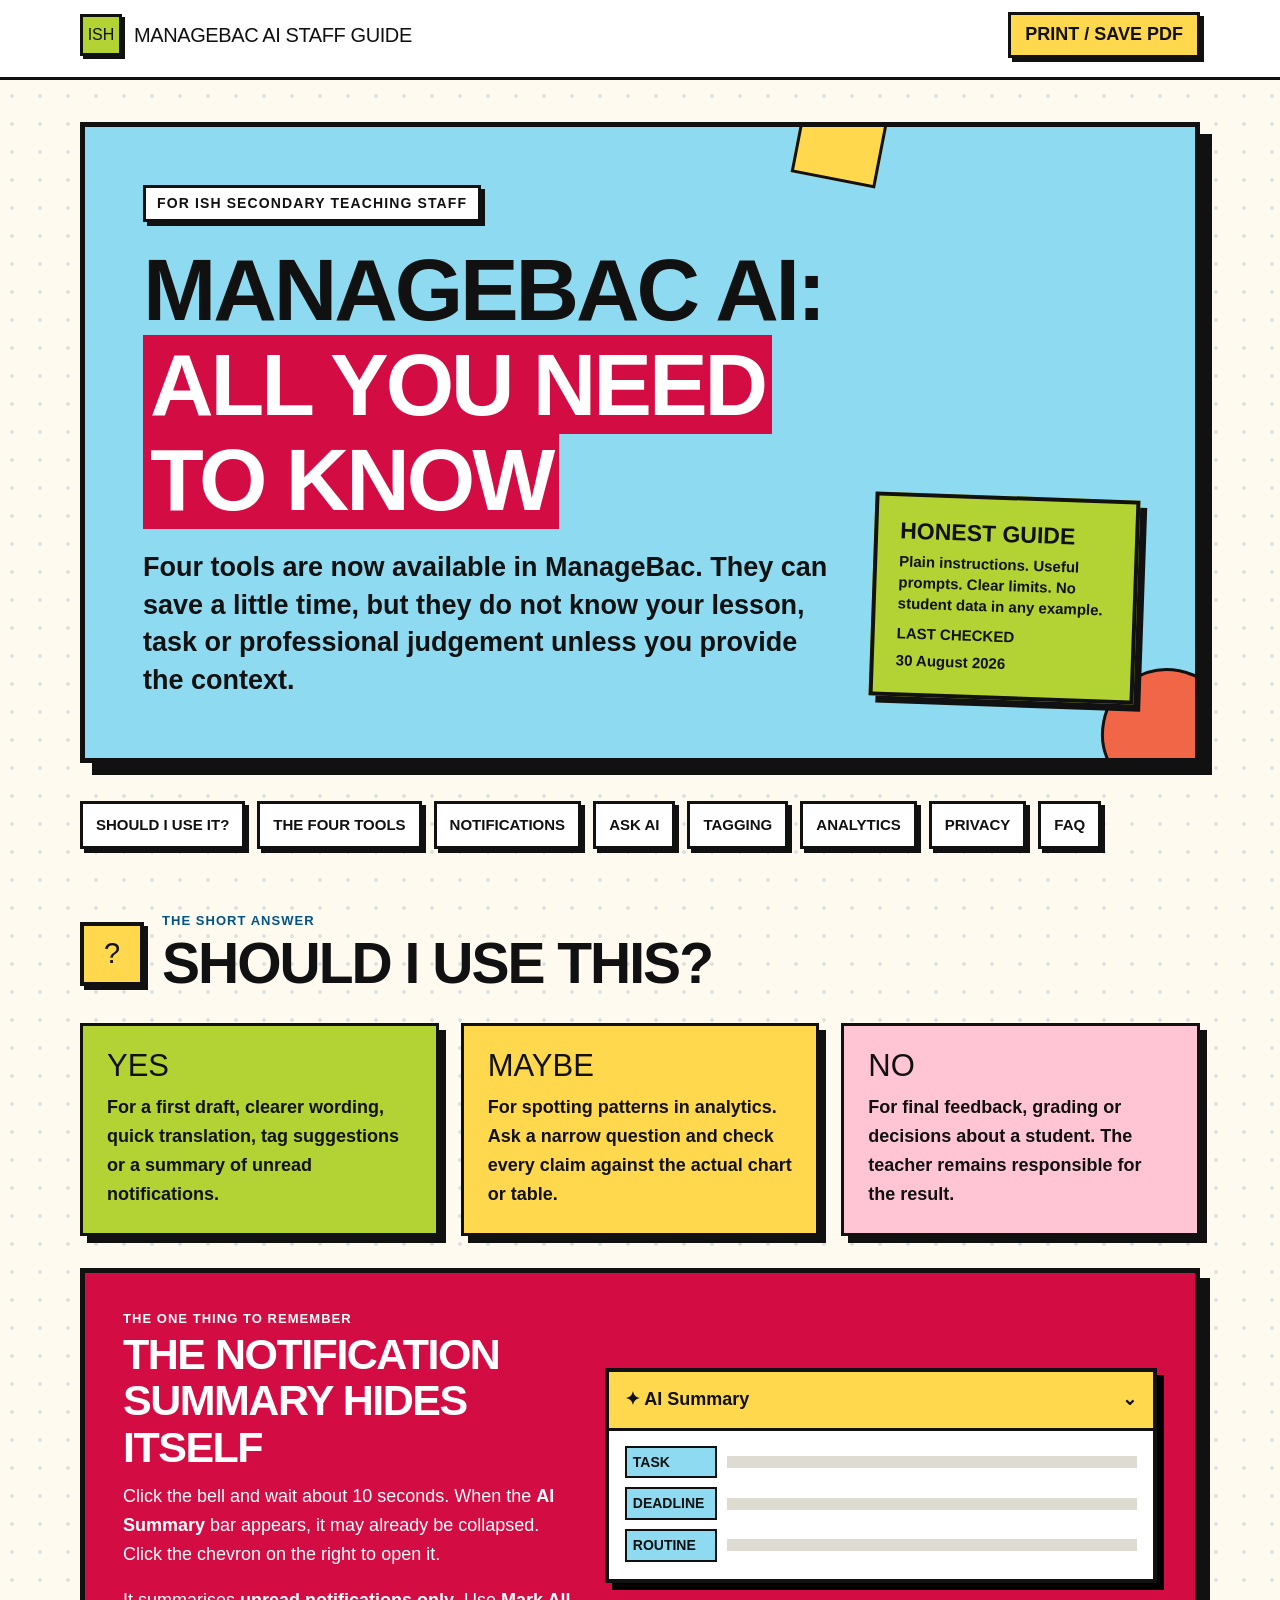
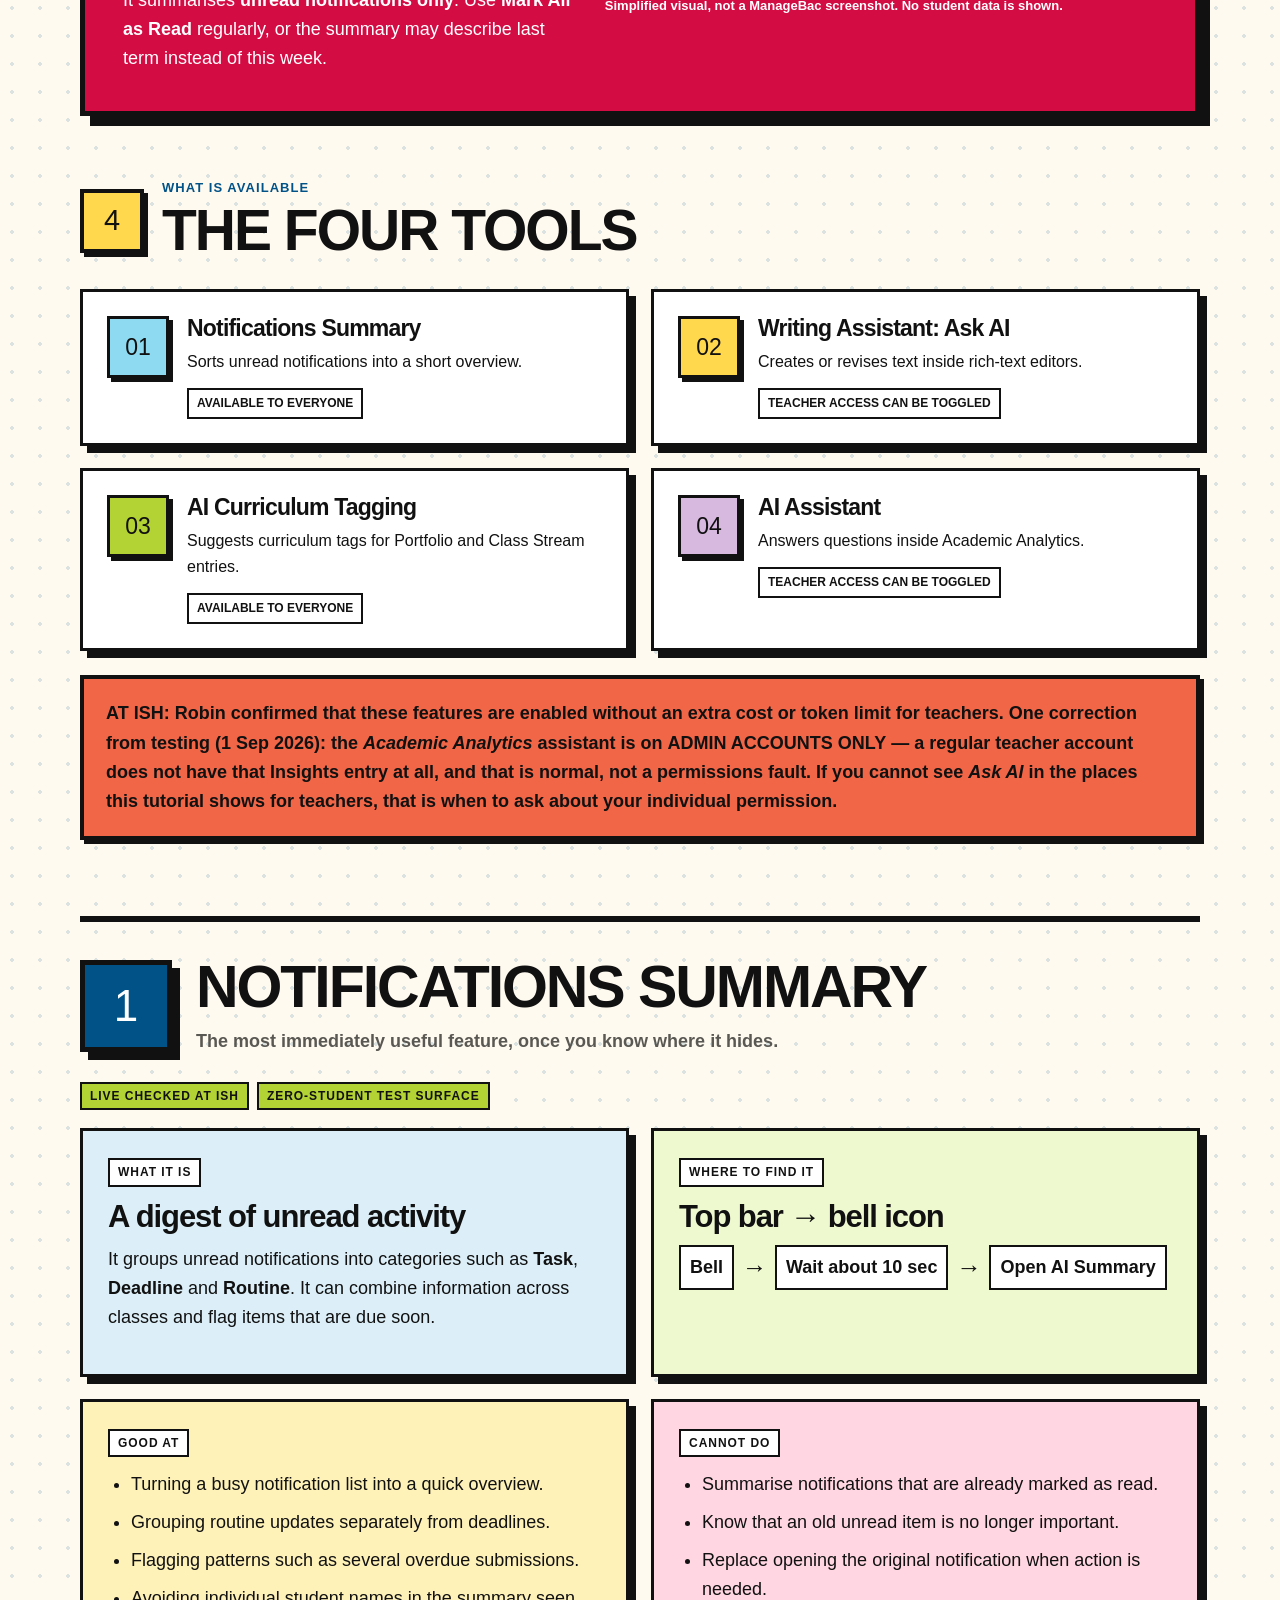
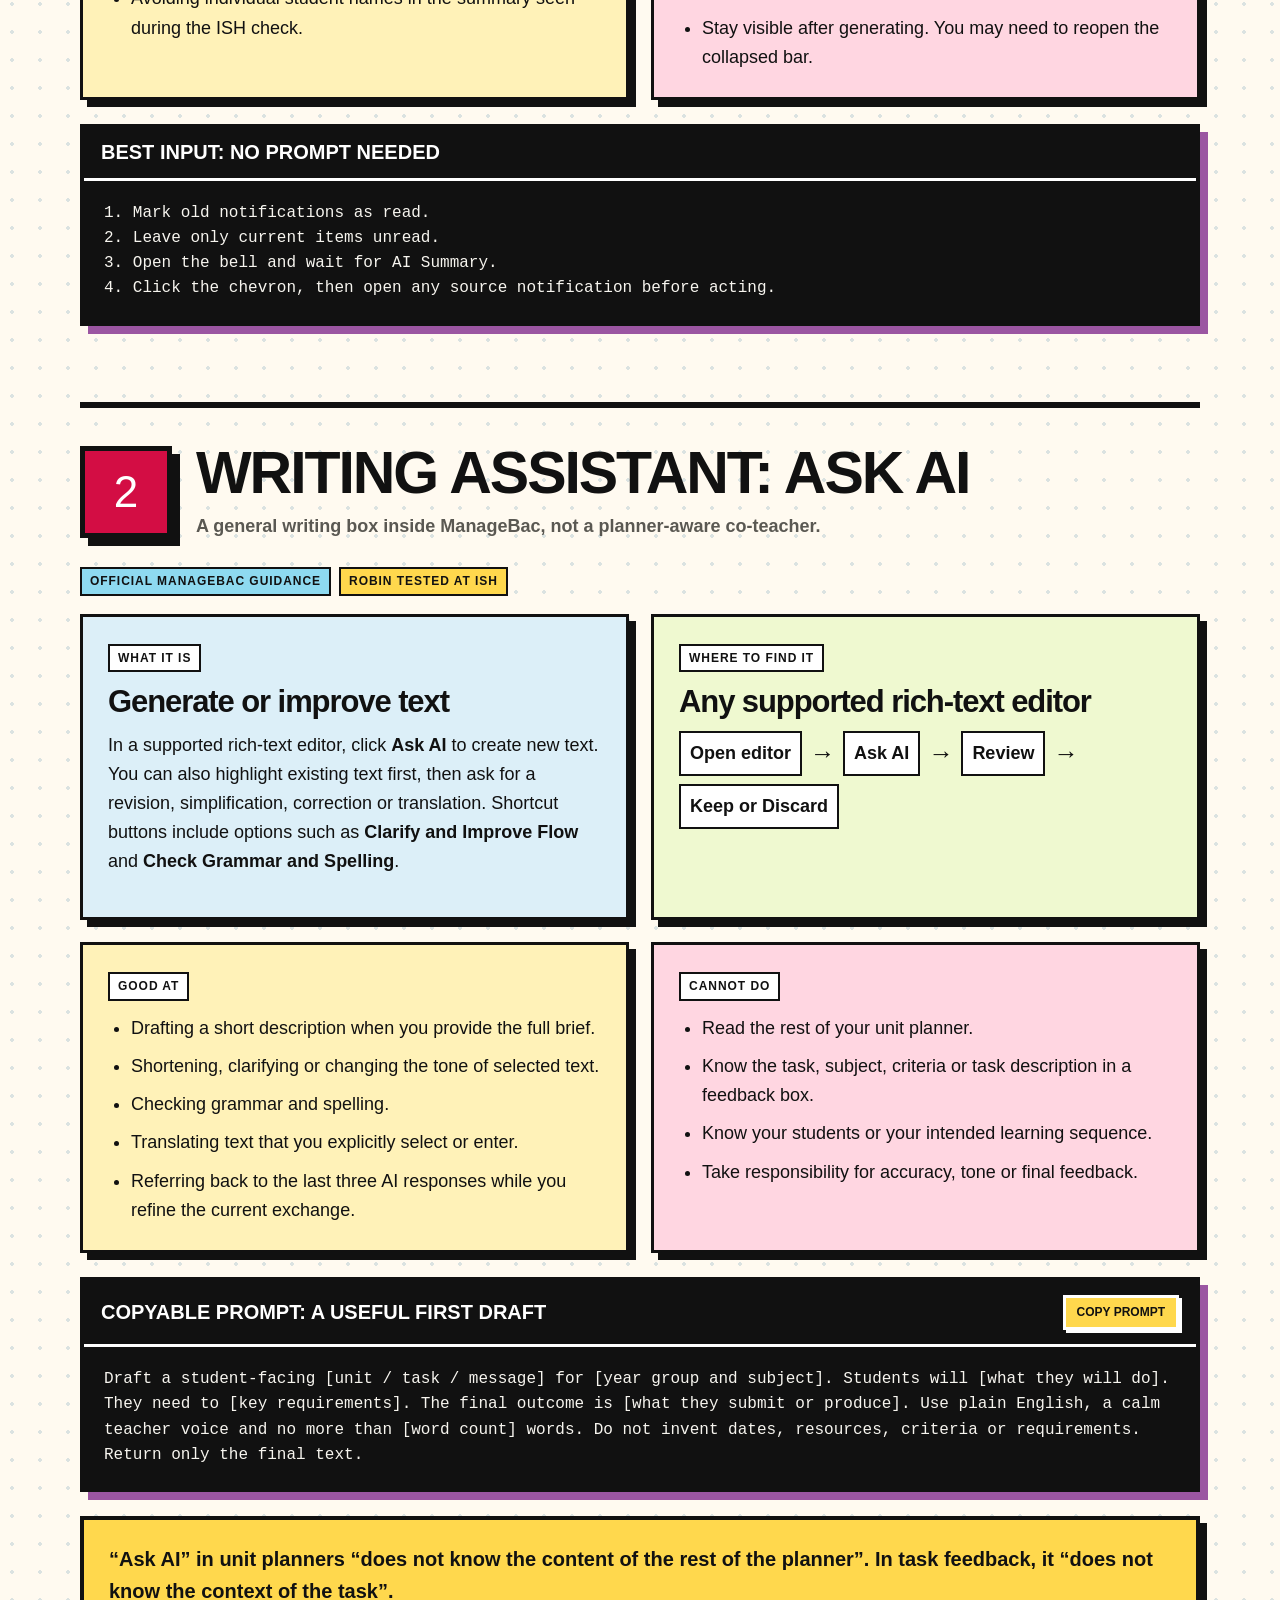
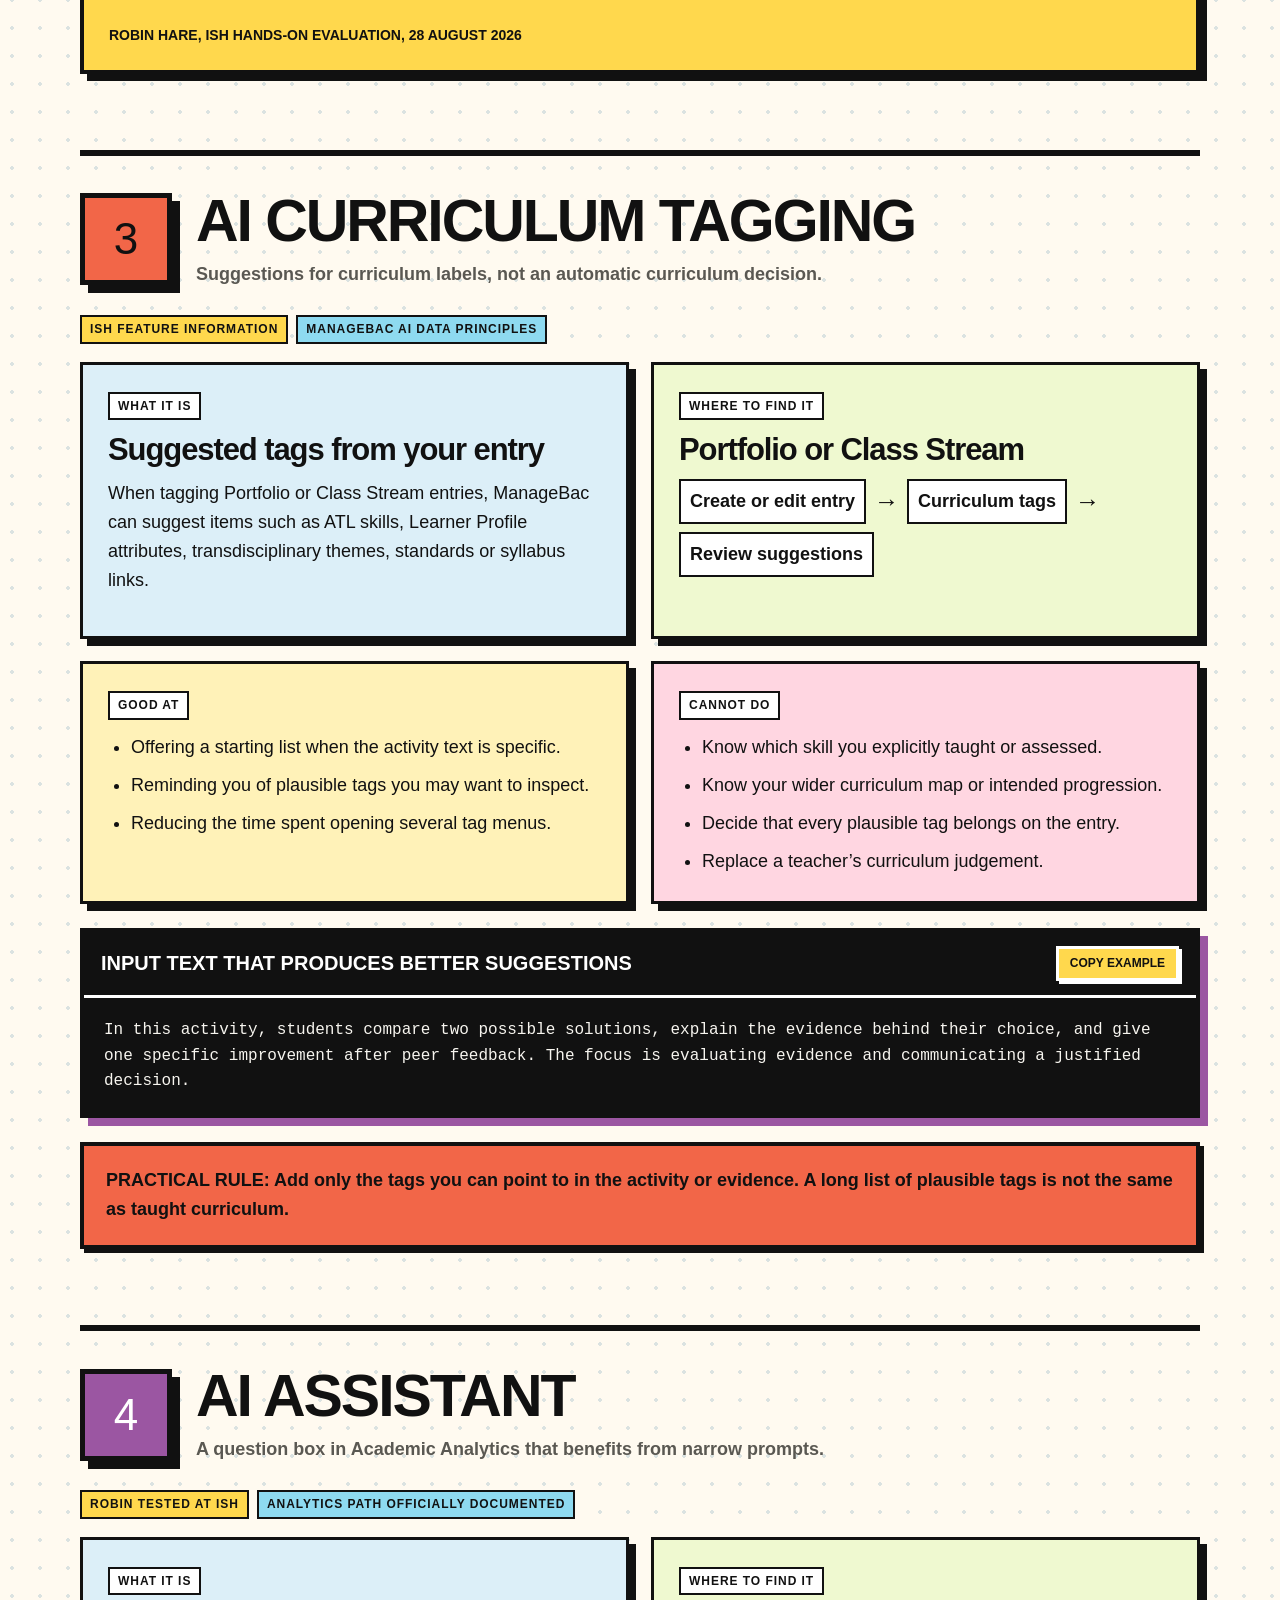
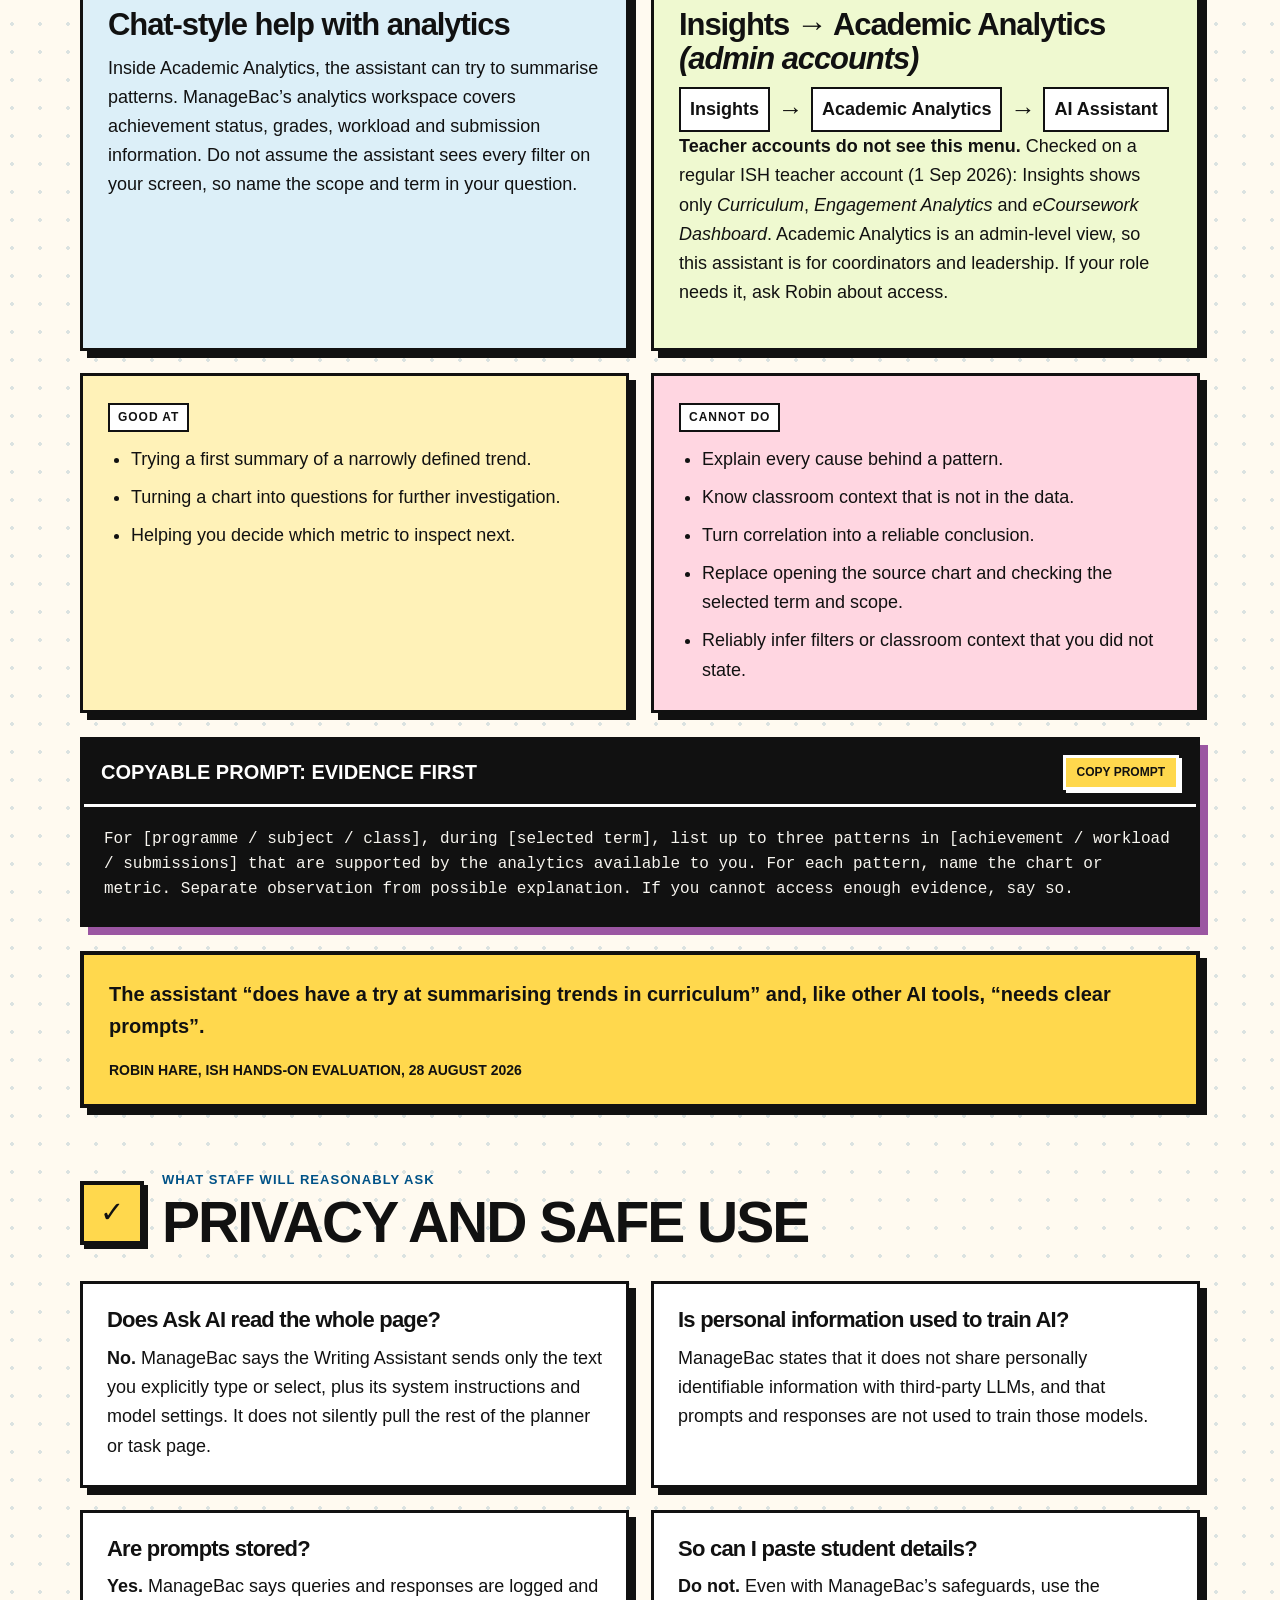
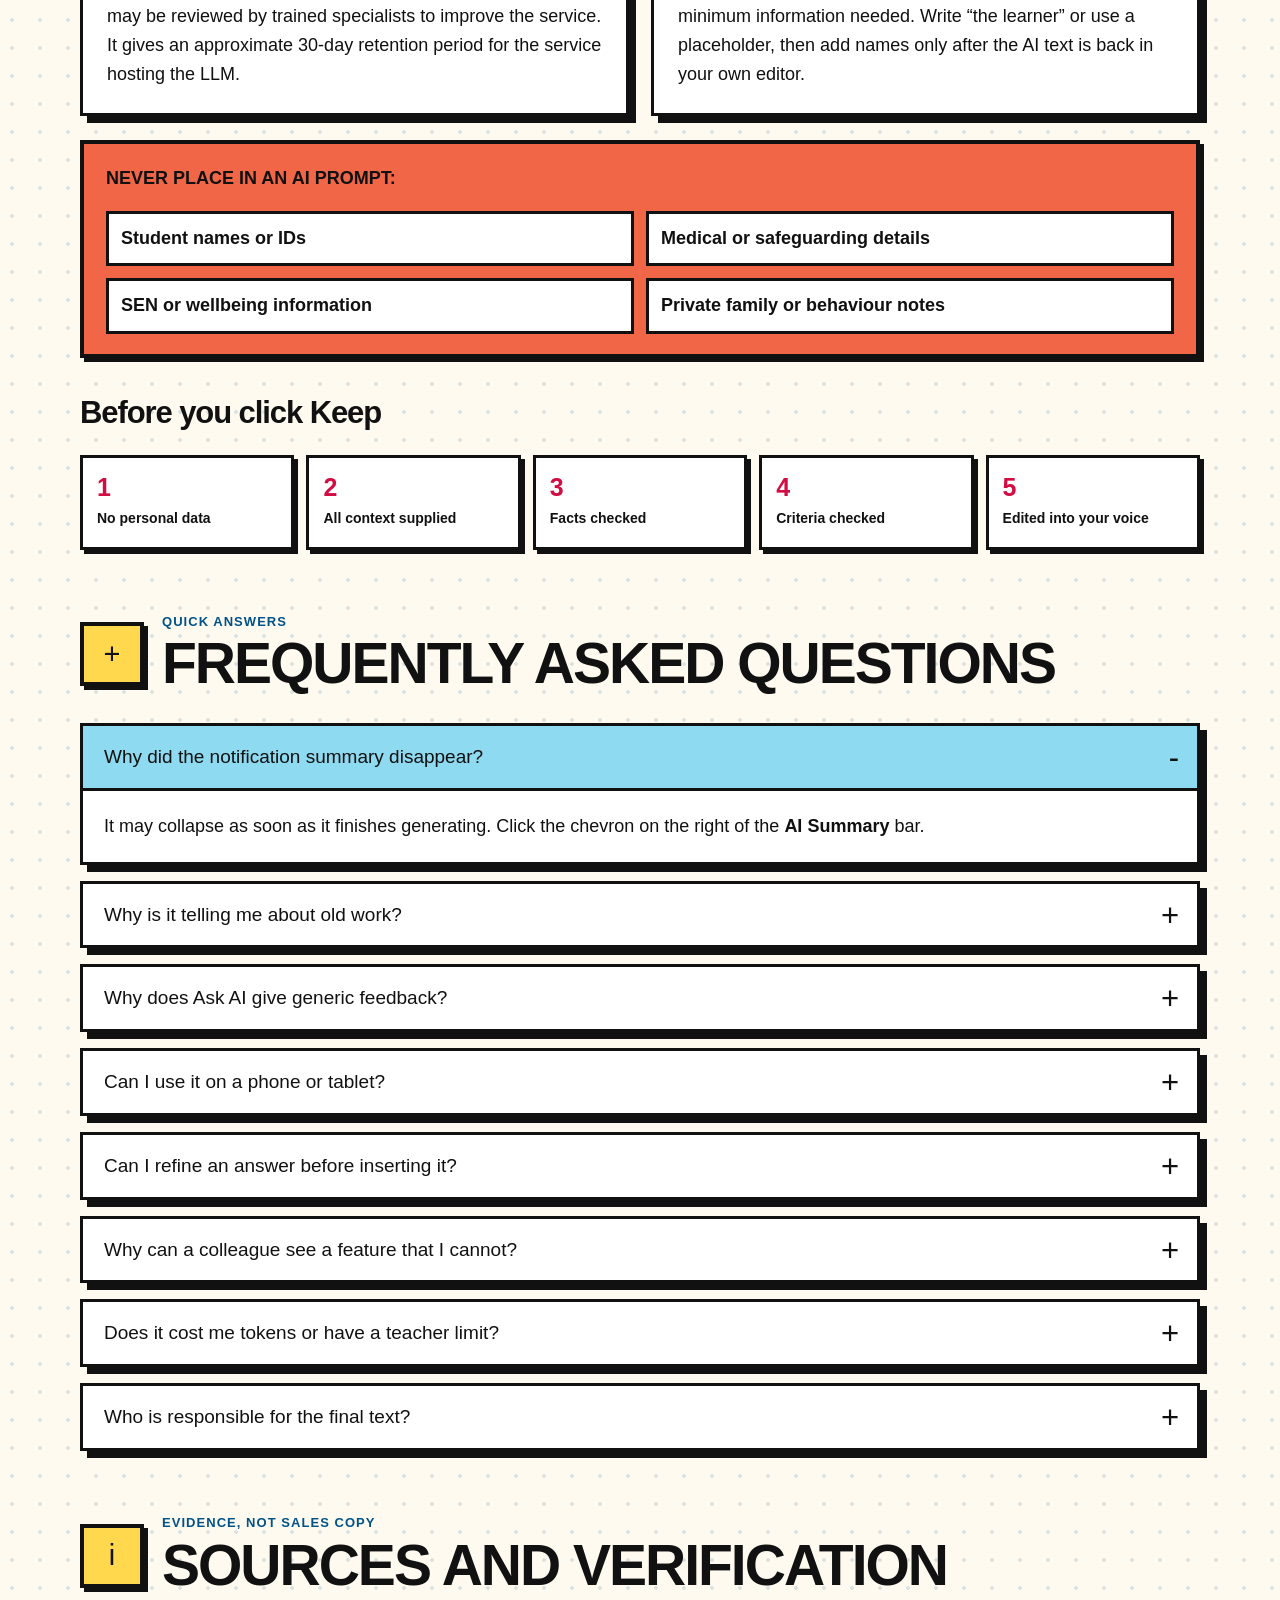
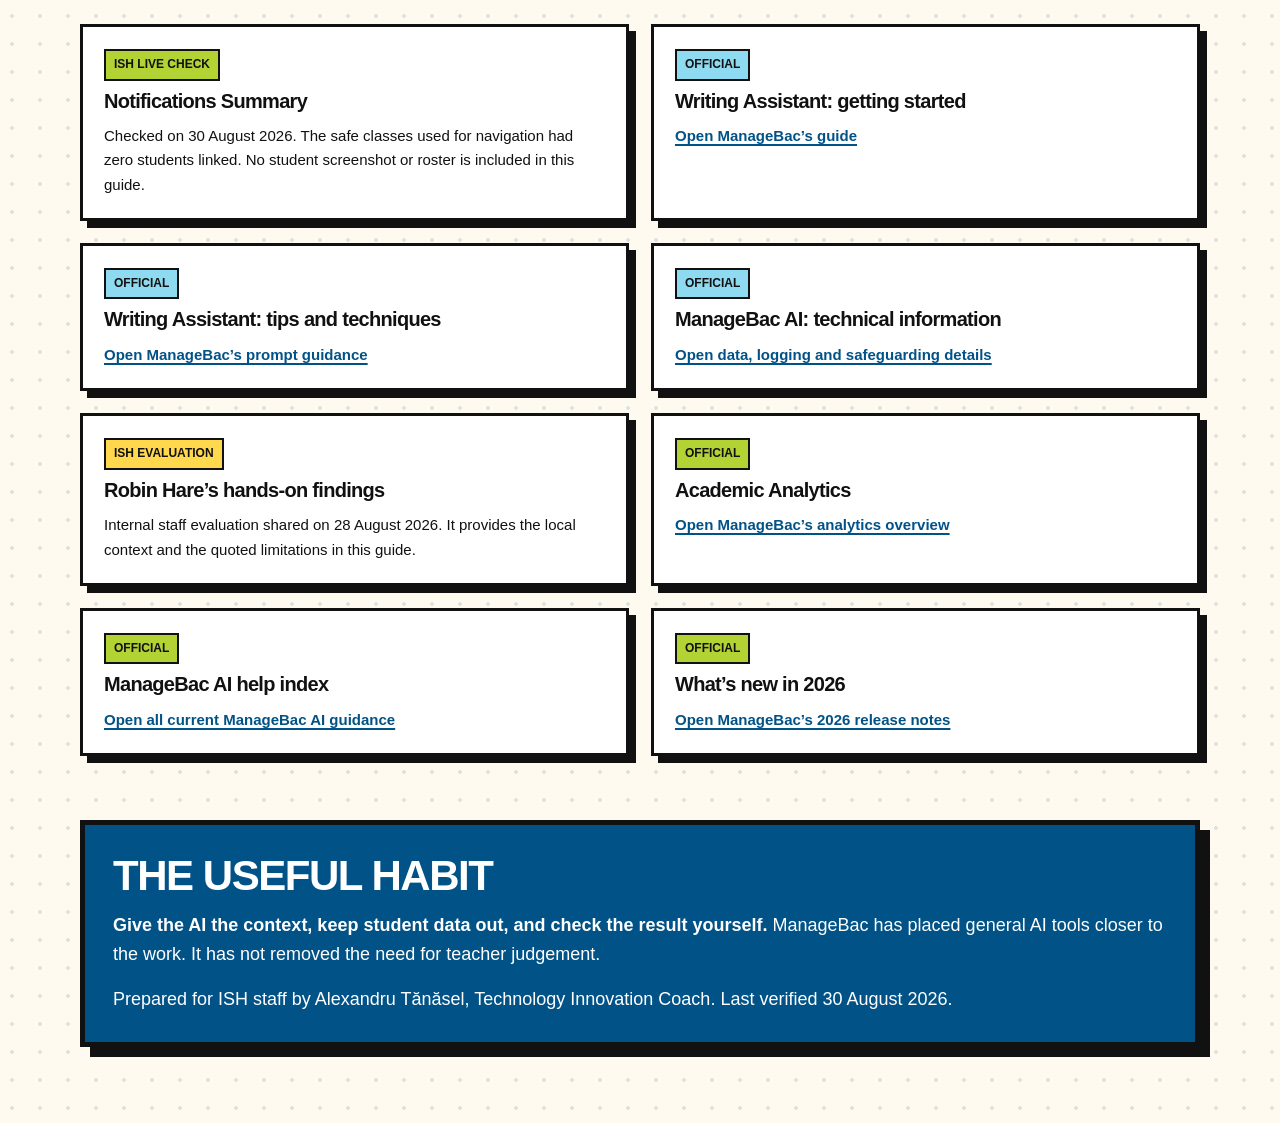
==== commit 9d19c446: "ManageBac tutorial: Academic Analytics assistant is admin-only, teacher accounts lack the menu Verif" ====
--- a/ManageBac_AI_Tutorial.html
+++ b/ManageBac_AI_Tutorial.html
@@ -1312,7 +1312,7 @@
       </div>
 
       <div class="honesty-note">
-        <strong>At ISH:</strong> Robin confirmed that these features are enabled without an extra cost or token limit for teachers. If you cannot see Ask AI or the Academic Analytics assistant, your individual permission may need checking.
+        <strong>At ISH:</strong> Robin confirmed that these features are enabled without an extra cost or token limit for teachers. One correction from testing (1 Sep 2026): the <em>Academic Analytics</em> assistant is on <strong>admin accounts only</strong> — a regular teacher account does not have that Insights entry at all, and that is normal, not a permissions fault. If you cannot see <em>Ask AI</em> in the places this tutorial shows for teachers, that is when to ask about your individual permission.
       </div>
     </section>
 
@@ -1517,10 +1517,11 @@
         </article>
         <article class="content-card accent-lime">
           <span class="card-label">Where to find it</span>
-          <h3>Insights → Academic Analytics</h3>
+          <h3>Insights → Academic Analytics <em>(admin accounts)</em></h3>
           <div class="path" aria-label="Navigation path">
             <span>Insights</span><b aria-hidden="true">→</b><span>Academic Analytics</span><b aria-hidden="true">→</b><span>AI Assistant</span>
           </div>
+          <p><strong>Teacher accounts do not see this menu.</strong> Checked on a regular ISH teacher account (1&nbsp;Sep&nbsp;2026): Insights shows only <em>Curriculum</em>, <em>Engagement Analytics</em> and <em>eCoursework Dashboard</em>. Academic Analytics is an admin-level view, so this assistant is for coordinators and leadership. If your role needs it, ask Robin about access.</p>
         </article>
         <article class="content-card accent-yellow">
           <span class="card-label">Good at</span>
